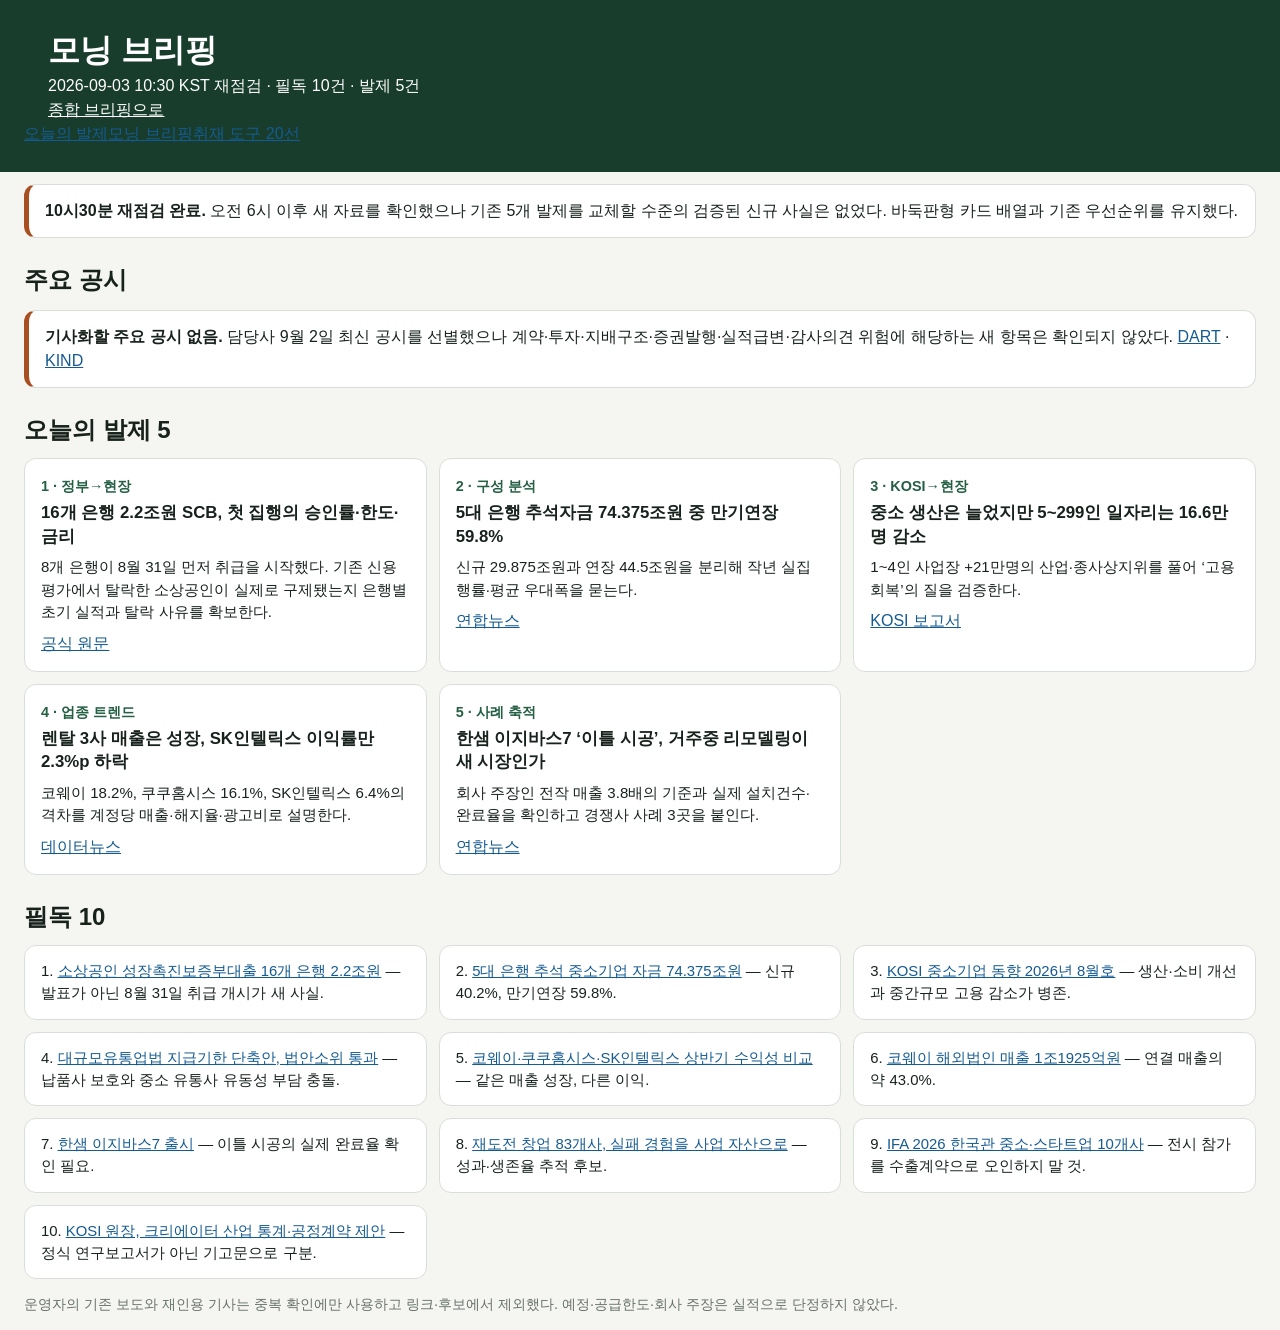
==== morning/index.html @ 836b204e "모닝 브리핑 10시30분 재점검 표시" ====
<!doctype html><html lang="ko"><head><meta charset="utf-8"><meta name="viewport" content="width=device-width,initial-scale=1"><title>모닝 브리핑</title><style>body{margin:0;background:#f5f5f2;color:#18221d;font-family:Pretendard,"Noto Sans KR",Arial,sans-serif;line-height:1.5}header{background:#183d2d;color:#fff;padding:26px 24px}.wrap{max-width:1680px;margin:auto;padding:0 24px}a{color:#155b91}.back{color:white}section,.item{background:#fff;border:1px solid #d8dfda;border-radius:12px}.disclosure{padding:14px 16px;margin:12px 0;border-left:5px solid #a84f22}h1{margin:0}h2{margin:24px 0 10px}.item-grid,.reading-grid ol{display:grid;grid-template-columns:repeat(4,minmax(0,1fr));gap:12px}.item{padding:15px 16px;margin:0;min-width:0}.item h3{margin:3px 0 6px;font-size:1.05rem;line-height:1.4}.item p{margin:8px 0;font-size:.94rem}.tag{color:#256044;font-weight:800;font-size:.9rem}.reading-grid{border:0;background:transparent}.reading-grid ol{list-style-position:inside;margin:0;padding:0}.reading-grid li{background:#fff;border:1px solid #d8dfda;border-radius:12px;padding:14px 16px;font-size:.93rem}.muted{color:#68726c;font-size:.9rem}@media(max-width:1499px){.item-grid,.reading-grid ol{grid-template-columns:repeat(3,minmax(0,1fr))}}@media(max-width:980px){.item-grid,.reading-grid ol{grid-template-columns:repeat(2,minmax(0,1fr))}}@media(max-width:620px){header{padding:22px 16px}.wrap{padding:0 14px}.item-grid,.reading-grid ol{grid-template-columns:1fr}.item{padding:14px}.reading-grid li{padding:13px 14px}}</style></head><body><header><div class="wrap"><h1>모닝 브리핑</h1><div>2026-09-03 10:30 KST 재점검 · 필독 10건 · 발제 5건</div><a class="back" href="../">종합 브리핑으로</a></div></header><main class="wrap"><section class="disclosure"><b>10시30분 재점검 완료.</b> 오전 6시 이후 새 자료를 확인했으나 기존 5개 발제를 교체할 수준의 검증된 신규 사실은 없었다. 바둑판형 카드 배열과 기존 우선순위를 유지했다.</section><h2>주요 공시</h2><section class="disclosure"><b>기사화할 주요 공시 없음.</b> 담당사 9월 2일 최신 공시를 선별했으나 계약·투자·지배구조·증권발행·실적급변·감사의견 위험에 해당하는 새 항목은 확인되지 않았다. <a href="https://dart.fss.or.kr/">DART</a> · <a href="https://kind.krx.co.kr/">KIND</a></section>
<h2>오늘의 발제 5</h2>
<div class="item-grid">
<div class="item"><span class="tag">1 · 정부→현장</span><h3>16개 은행 2.2조원 SCB, 첫 집행의 승인률·한도·금리</h3><p>8개 은행이 8월 31일 먼저 취급을 시작했다. 기존 신용평가에서 탈락한 소상공인이 실제로 구제됐는지 은행별 초기 실적과 탈락 사유를 확보한다.</p><a href="https://www.korea.kr/briefing/pressReleaseView.do?newsId=156777424">공식 원문</a></div>
<div class="item"><span class="tag">2 · 구성 분석</span><h3>5대 은행 추석자금 74.375조원 중 만기연장 59.8%</h3><p>신규 29.875조원과 연장 44.5조원을 분리해 작년 실집행률·평균 우대폭을 묻는다.</p><a href="https://www.yna.co.kr/view/AKR20260902051151002">연합뉴스</a></div>
<div class="item"><span class="tag">3 · KOSI→현장</span><h3>중소 생산은 늘었지만 5~299인 일자리는 16.6만명 감소</h3><p>1~4인 사업장 +21만명의 산업·종사상지위를 풀어 ‘고용 회복’의 질을 검증한다.</p><a href="https://db.kosi.re.kr/kosbiDB/front/functionDisplay?dataSequence=J260831K01&amp;menuFrontNo=6200&amp;menuFrontURL=front%2FeconomicTrendsDetail">KOSI 보고서</a></div>
<div class="item"><span class="tag">4 · 업종 트렌드</span><h3>렌탈 3사 매출은 성장, SK인텔릭스 이익률만 2.3%p 하락</h3><p>코웨이 18.2%, 쿠쿠홈시스 16.1%, SK인텔릭스 6.4%의 격차를 계정당 매출·해지율·광고비로 설명한다.</p><a href="https://www.datanews.co.kr/news/article.html?no=146200">데이터뉴스</a></div>
<div class="item"><span class="tag">5 · 사례 축적</span><h3>한샘 이지바스7 ‘이틀 시공’, 거주중 리모델링이 새 시장인가</h3><p>회사 주장인 전작 매출 3.8배의 기준과 실제 설치건수·완료율을 확인하고 경쟁사 사례 3곳을 붙인다.</p><a href="https://www.yna.co.kr/view/AKR20260901046300030">연합뉴스</a></div>
</div>
<h2>필독 10</h2><section class="reading-grid"><ol>
<li><a href="https://www.korea.kr/briefing/pressReleaseView.do?newsId=156777424">소상공인 성장촉진보증부대출 16개 은행 2.2조원</a> — 발표가 아닌 8월 31일 취급 개시가 새 사실.</li>
<li><a href="https://www.yna.co.kr/view/AKR20260902051151002">5대 은행 추석 중소기업 자금 74.375조원</a> — 신규 40.2%, 만기연장 59.8%.</li>
<li><a href="https://db.kosi.re.kr/kosbiDB/front/functionDisplay?dataSequence=J260831K01&amp;menuFrontNo=6200&amp;menuFrontURL=front%2FeconomicTrendsDetail">KOSI 중소기업 동향 2026년 8월호</a> — 생산·소비 개선과 중간규모 고용 감소가 병존.</li>
<li><a href="https://www.yna.co.kr/view/AKR20260902160300030">대규모유통업법 지급기한 단축안, 법안소위 통과</a> — 납품사 보호와 중소 유통사 유동성 부담 충돌.</li>
<li><a href="https://www.datanews.co.kr/news/article.html?no=146200">코웨이·쿠쿠홈시스·SK인텔릭스 상반기 수익성 비교</a> — 같은 매출 성장, 다른 이익.</li>
<li><a href="https://www.youthdaily.co.kr/news/article.html?no=225682">코웨이 해외법인 매출 1조1925억원</a> — 연결 매출의 약 43.0%.</li>
<li><a href="https://www.etoday.co.kr/news/view/2621068">한샘 이지바스7 출시</a> — 이틀 시공의 실제 완료율 확인 필요.</li>
<li><a href="https://www.etnews.com/20260902000386">재도전 창업 83개사, 실패 경험을 사업 자산으로</a> — 성과·생존율 추적 후보.</li>
<li><a href="https://www.etnews.com/20260902000225">IFA 2026 한국관 중소·스타트업 10개사</a> — 전시 참가를 수출계약으로 오인하지 말 것.</li>
<li><a href="https://www.mt.co.kr/amp/opinion/2026/09/02/2026082416164833340">KOSI 원장, 크리에이터 산업 통계·공정계약 제안</a> — 정식 연구보고서가 아닌 기고문으로 구분.</li>
</ol></section><p class="muted">운영자의 기존 보도와 재인용 기사는 중복 확인에만 사용하고 링크·후보에서 제외했다. 예정·공급한도·회사 주장은 실적으로 단정하지 않았다.</p></main><script src="../assets/briefing.js" defer></script></body></html>
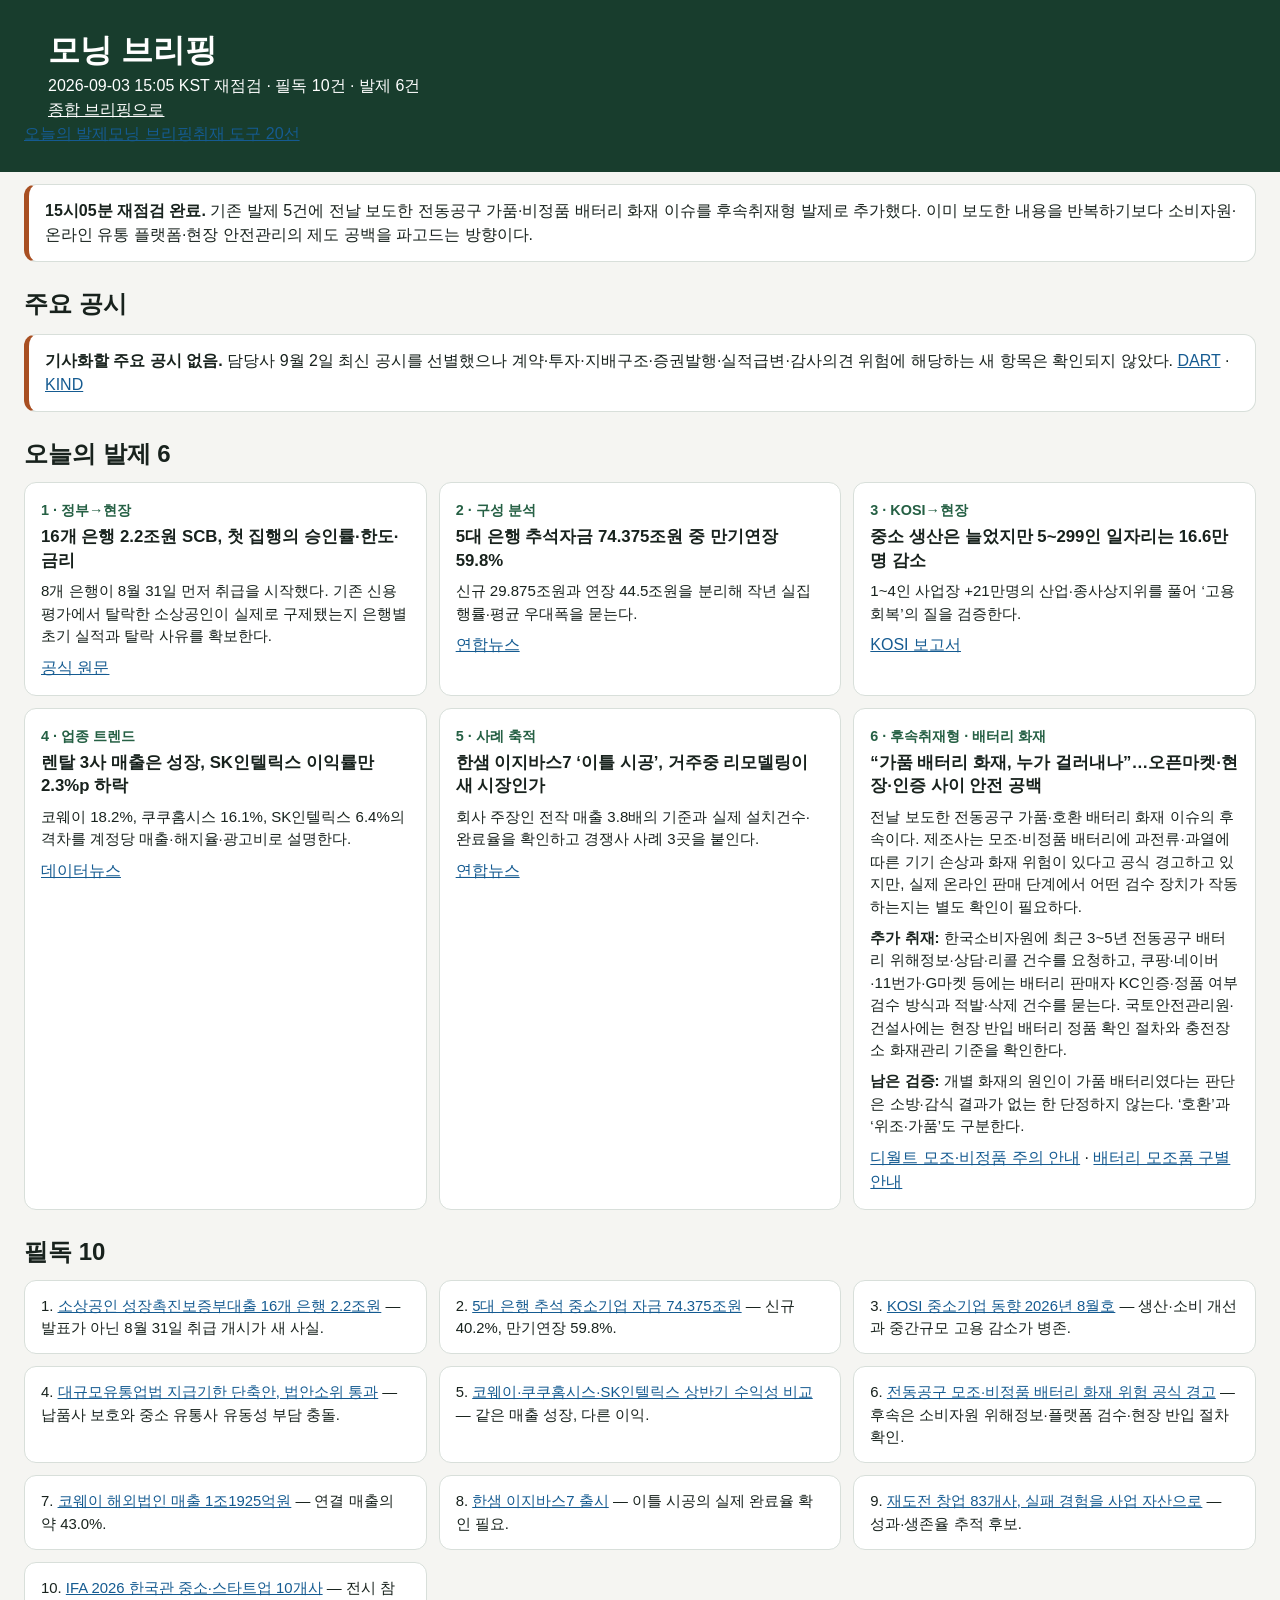
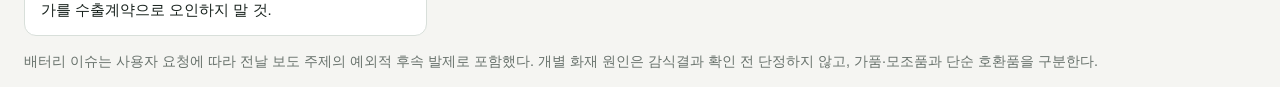
==== commit 773b1835: "Add counterfeit battery fire follow-up pitch" ====
--- a/morning/index.html
+++ b/morning/index.html
@@ -1,11 +1,12 @@
-<!doctype html><html lang="ko"><head><meta charset="utf-8"><meta name="viewport" content="width=device-width,initial-scale=1"><title>모닝 브리핑</title><style>body{margin:0;background:#f5f5f2;color:#18221d;font-family:Pretendard,"Noto Sans KR",Arial,sans-serif;line-height:1.5}header{background:#183d2d;color:#fff;padding:26px 24px}.wrap{max-width:1680px;margin:auto;padding:0 24px}a{color:#155b91}.back{color:white}section,.item{background:#fff;border:1px solid #d8dfda;border-radius:12px}.disclosure{padding:14px 16px;margin:12px 0;border-left:5px solid #a84f22}h1{margin:0}h2{margin:24px 0 10px}.item-grid,.reading-grid ol{display:grid;grid-template-columns:repeat(4,minmax(0,1fr));gap:12px}.item{padding:15px 16px;margin:0;min-width:0}.item h3{margin:3px 0 6px;font-size:1.05rem;line-height:1.4}.item p{margin:8px 0;font-size:.94rem}.tag{color:#256044;font-weight:800;font-size:.9rem}.reading-grid{border:0;background:transparent}.reading-grid ol{list-style-position:inside;margin:0;padding:0}.reading-grid li{background:#fff;border:1px solid #d8dfda;border-radius:12px;padding:14px 16px;font-size:.93rem}.muted{color:#68726c;font-size:.9rem}@media(max-width:1499px){.item-grid,.reading-grid ol{grid-template-columns:repeat(3,minmax(0,1fr))}}@media(max-width:980px){.item-grid,.reading-grid ol{grid-template-columns:repeat(2,minmax(0,1fr))}}@media(max-width:620px){header{padding:22px 16px}.wrap{padding:0 14px}.item-grid,.reading-grid ol{grid-template-columns:1fr}.item{padding:14px}.reading-grid li{padding:13px 14px}}</style></head><body><header><div class="wrap"><h1>모닝 브리핑</h1><div>2026-09-03 10:30 KST 재점검 · 필독 10건 · 발제 5건</div><a class="back" href="../">종합 브리핑으로</a></div></header><main class="wrap"><section class="disclosure"><b>10시30분 재점검 완료.</b> 오전 6시 이후 새 자료를 확인했으나 기존 5개 발제를 교체할 수준의 검증된 신규 사실은 없었다. 바둑판형 카드 배열과 기존 우선순위를 유지했다.</section><h2>주요 공시</h2><section class="disclosure"><b>기사화할 주요 공시 없음.</b> 담당사 9월 2일 최신 공시를 선별했으나 계약·투자·지배구조·증권발행·실적급변·감사의견 위험에 해당하는 새 항목은 확인되지 않았다. <a href="https://dart.fss.or.kr/">DART</a> · <a href="https://kind.krx.co.kr/">KIND</a></section>
-<h2>오늘의 발제 5</h2>
+<!doctype html><html lang="ko"><head><meta charset="utf-8"><meta name="viewport" content="width=device-width,initial-scale=1"><title>모닝 브리핑</title><style>body{margin:0;background:#f5f5f2;color:#18221d;font-family:Pretendard,"Noto Sans KR",Arial,sans-serif;line-height:1.5}header{background:#183d2d;color:#fff;padding:26px 24px}.wrap{max-width:1680px;margin:auto;padding:0 24px}a{color:#155b91}.back{color:white}section,.item{background:#fff;border:1px solid #d8dfda;border-radius:12px}.disclosure{padding:14px 16px;margin:12px 0;border-left:5px solid #a84f22}h1{margin:0}h2{margin:24px 0 10px}.item-grid,.reading-grid ol{display:grid;grid-template-columns:repeat(4,minmax(0,1fr));gap:12px}.item{padding:15px 16px;margin:0;min-width:0}.item h3{margin:3px 0 6px;font-size:1.05rem;line-height:1.4}.item p{margin:8px 0;font-size:.94rem}.tag{color:#256044;font-weight:800;font-size:.9rem}.reading-grid{border:0;background:transparent}.reading-grid ol{list-style-position:inside;margin:0;padding:0}.reading-grid li{background:#fff;border:1px solid #d8dfda;border-radius:12px;padding:14px 16px;font-size:.93rem}.muted{color:#68726c;font-size:.9rem}@media(max-width:1499px){.item-grid,.reading-grid ol{grid-template-columns:repeat(3,minmax(0,1fr))}}@media(max-width:980px){.item-grid,.reading-grid ol{grid-template-columns:repeat(2,minmax(0,1fr))}}@media(max-width:620px){header{padding:22px 16px}.wrap{padding:0 14px}.item-grid,.reading-grid ol{grid-template-columns:1fr}.item{padding:14px}.reading-grid li{padding:13px 14px}}</style></head><body><header><div class="wrap"><h1>모닝 브리핑</h1><div>2026-09-03 15:05 KST 재점검 · 필독 10건 · 발제 6건</div><a class="back" href="../">종합 브리핑으로</a></div></header><main class="wrap"><section class="disclosure"><b>15시05분 재점검 완료.</b> 기존 발제 5건에 전날 보도한 전동공구 가품·비정품 배터리 화재 이슈를 후속취재형 발제로 추가했다. 이미 보도한 내용을 반복하기보다 소비자원·온라인 유통 플랫폼·현장 안전관리의 제도 공백을 파고드는 방향이다.</section><h2>주요 공시</h2><section class="disclosure"><b>기사화할 주요 공시 없음.</b> 담당사 9월 2일 최신 공시를 선별했으나 계약·투자·지배구조·증권발행·실적급변·감사의견 위험에 해당하는 새 항목은 확인되지 않았다. <a href="https://dart.fss.or.kr/">DART</a> · <a href="https://kind.krx.co.kr/">KIND</a></section>
+<h2>오늘의 발제 6</h2>
 <div class="item-grid">
 <div class="item"><span class="tag">1 · 정부→현장</span><h3>16개 은행 2.2조원 SCB, 첫 집행의 승인률·한도·금리</h3><p>8개 은행이 8월 31일 먼저 취급을 시작했다. 기존 신용평가에서 탈락한 소상공인이 실제로 구제됐는지 은행별 초기 실적과 탈락 사유를 확보한다.</p><a href="https://www.korea.kr/briefing/pressReleaseView.do?newsId=156777424">공식 원문</a></div>
 <div class="item"><span class="tag">2 · 구성 분석</span><h3>5대 은행 추석자금 74.375조원 중 만기연장 59.8%</h3><p>신규 29.875조원과 연장 44.5조원을 분리해 작년 실집행률·평균 우대폭을 묻는다.</p><a href="https://www.yna.co.kr/view/AKR20260902051151002">연합뉴스</a></div>
 <div class="item"><span class="tag">3 · KOSI→현장</span><h3>중소 생산은 늘었지만 5~299인 일자리는 16.6만명 감소</h3><p>1~4인 사업장 +21만명의 산업·종사상지위를 풀어 ‘고용 회복’의 질을 검증한다.</p><a href="https://db.kosi.re.kr/kosbiDB/front/functionDisplay?dataSequence=J260831K01&amp;menuFrontNo=6200&amp;menuFrontURL=front%2FeconomicTrendsDetail">KOSI 보고서</a></div>
 <div class="item"><span class="tag">4 · 업종 트렌드</span><h3>렌탈 3사 매출은 성장, SK인텔릭스 이익률만 2.3%p 하락</h3><p>코웨이 18.2%, 쿠쿠홈시스 16.1%, SK인텔릭스 6.4%의 격차를 계정당 매출·해지율·광고비로 설명한다.</p><a href="https://www.datanews.co.kr/news/article.html?no=146200">데이터뉴스</a></div>
 <div class="item"><span class="tag">5 · 사례 축적</span><h3>한샘 이지바스7 ‘이틀 시공’, 거주중 리모델링이 새 시장인가</h3><p>회사 주장인 전작 매출 3.8배의 기준과 실제 설치건수·완료율을 확인하고 경쟁사 사례 3곳을 붙인다.</p><a href="https://www.yna.co.kr/view/AKR20260901046300030">연합뉴스</a></div>
+<div class="item"><span class="tag">6 · 후속취재형 · 배터리 화재</span><h3>“가품 배터리 화재, 누가 걸러내나”…오픈마켓·현장·인증 사이 안전 공백</h3><p>전날 보도한 전동공구 가품·호환 배터리 화재 이슈의 후속이다. 제조사는 모조·비정품 배터리에 과전류·과열에 따른 기기 손상과 화재 위험이 있다고 공식 경고하고 있지만, 실제 온라인 판매 단계에서 어떤 검수 장치가 작동하는지는 별도 확인이 필요하다.</p><p><b>추가 취재:</b> 한국소비자원에 최근 3~5년 전동공구 배터리 위해정보·상담·리콜 건수를 요청하고, 쿠팡·네이버·11번가·G마켓 등에는 배터리 판매자 KC인증·정품 여부 검수 방식과 적발·삭제 건수를 묻는다. 국토안전관리원·건설사에는 현장 반입 배터리 정품 확인 절차와 충전장소 화재관리 기준을 확인한다.</p><p><b>남은 검증:</b> 개별 화재의 원인이 가품 배터리였다는 판단은 소방·감식 결과가 없는 한 단정하지 않는다. ‘호환’과 ‘위조·가품’도 구분한다.</p><a href="https://www.dewalt.co.kr/notice/view?idx=252">디월트 모조·비정품 주의 안내</a> · <a href="https://www.dewalt.co.kr/notice/view.php?idx=209">배터리 모조품 구별 안내</a></div>
 </div>
 <h2>필독 10</h2><section class="reading-grid"><ol>
 <li><a href="https://www.korea.kr/briefing/pressReleaseView.do?newsId=156777424">소상공인 성장촉진보증부대출 16개 은행 2.2조원</a> — 발표가 아닌 8월 31일 취급 개시가 새 사실.</li>
@@ -13,9 +14,9 @@
 <li><a href="https://db.kosi.re.kr/kosbiDB/front/functionDisplay?dataSequence=J260831K01&amp;menuFrontNo=6200&amp;menuFrontURL=front%2FeconomicTrendsDetail">KOSI 중소기업 동향 2026년 8월호</a> — 생산·소비 개선과 중간규모 고용 감소가 병존.</li>
 <li><a href="https://www.yna.co.kr/view/AKR20260902160300030">대규모유통업법 지급기한 단축안, 법안소위 통과</a> — 납품사 보호와 중소 유통사 유동성 부담 충돌.</li>
 <li><a href="https://www.datanews.co.kr/news/article.html?no=146200">코웨이·쿠쿠홈시스·SK인텔릭스 상반기 수익성 비교</a> — 같은 매출 성장, 다른 이익.</li>
+<li><a href="https://www.dewalt.co.kr/notice/view?idx=252">전동공구 모조·비정품 배터리 화재 위험 공식 경고</a> — 후속은 소비자원 위해정보·플랫폼 검수·현장 반입 절차 확인.</li>
 <li><a href="https://www.youthdaily.co.kr/news/article.html?no=225682">코웨이 해외법인 매출 1조1925억원</a> — 연결 매출의 약 43.0%.</li>
 <li><a href="https://www.etoday.co.kr/news/view/2621068">한샘 이지바스7 출시</a> — 이틀 시공의 실제 완료율 확인 필요.</li>
 <li><a href="https://www.etnews.com/20260902000386">재도전 창업 83개사, 실패 경험을 사업 자산으로</a> — 성과·생존율 추적 후보.</li>
 <li><a href="https://www.etnews.com/20260902000225">IFA 2026 한국관 중소·스타트업 10개사</a> — 전시 참가를 수출계약으로 오인하지 말 것.</li>
-<li><a href="https://www.mt.co.kr/amp/opinion/2026/09/02/2026082416164833340">KOSI 원장, 크리에이터 산업 통계·공정계약 제안</a> — 정식 연구보고서가 아닌 기고문으로 구분.</li>
-</ol></section><p class="muted">운영자의 기존 보도와 재인용 기사는 중복 확인에만 사용하고 링크·후보에서 제외했다. 예정·공급한도·회사 주장은 실적으로 단정하지 않았다.</p></main><script src="../assets/briefing.js" defer></script></body></html>
+</ol></section><p class="muted">배터리 이슈는 사용자 요청에 따라 전날 보도 주제의 예외적 후속 발제로 포함했다. 개별 화재 원인은 감식결과 확인 전 단정하지 않고, 가품·모조품과 단순 호환품을 구분한다.</p></main><script src="../assets/briefing.js" defer></script></body></html>
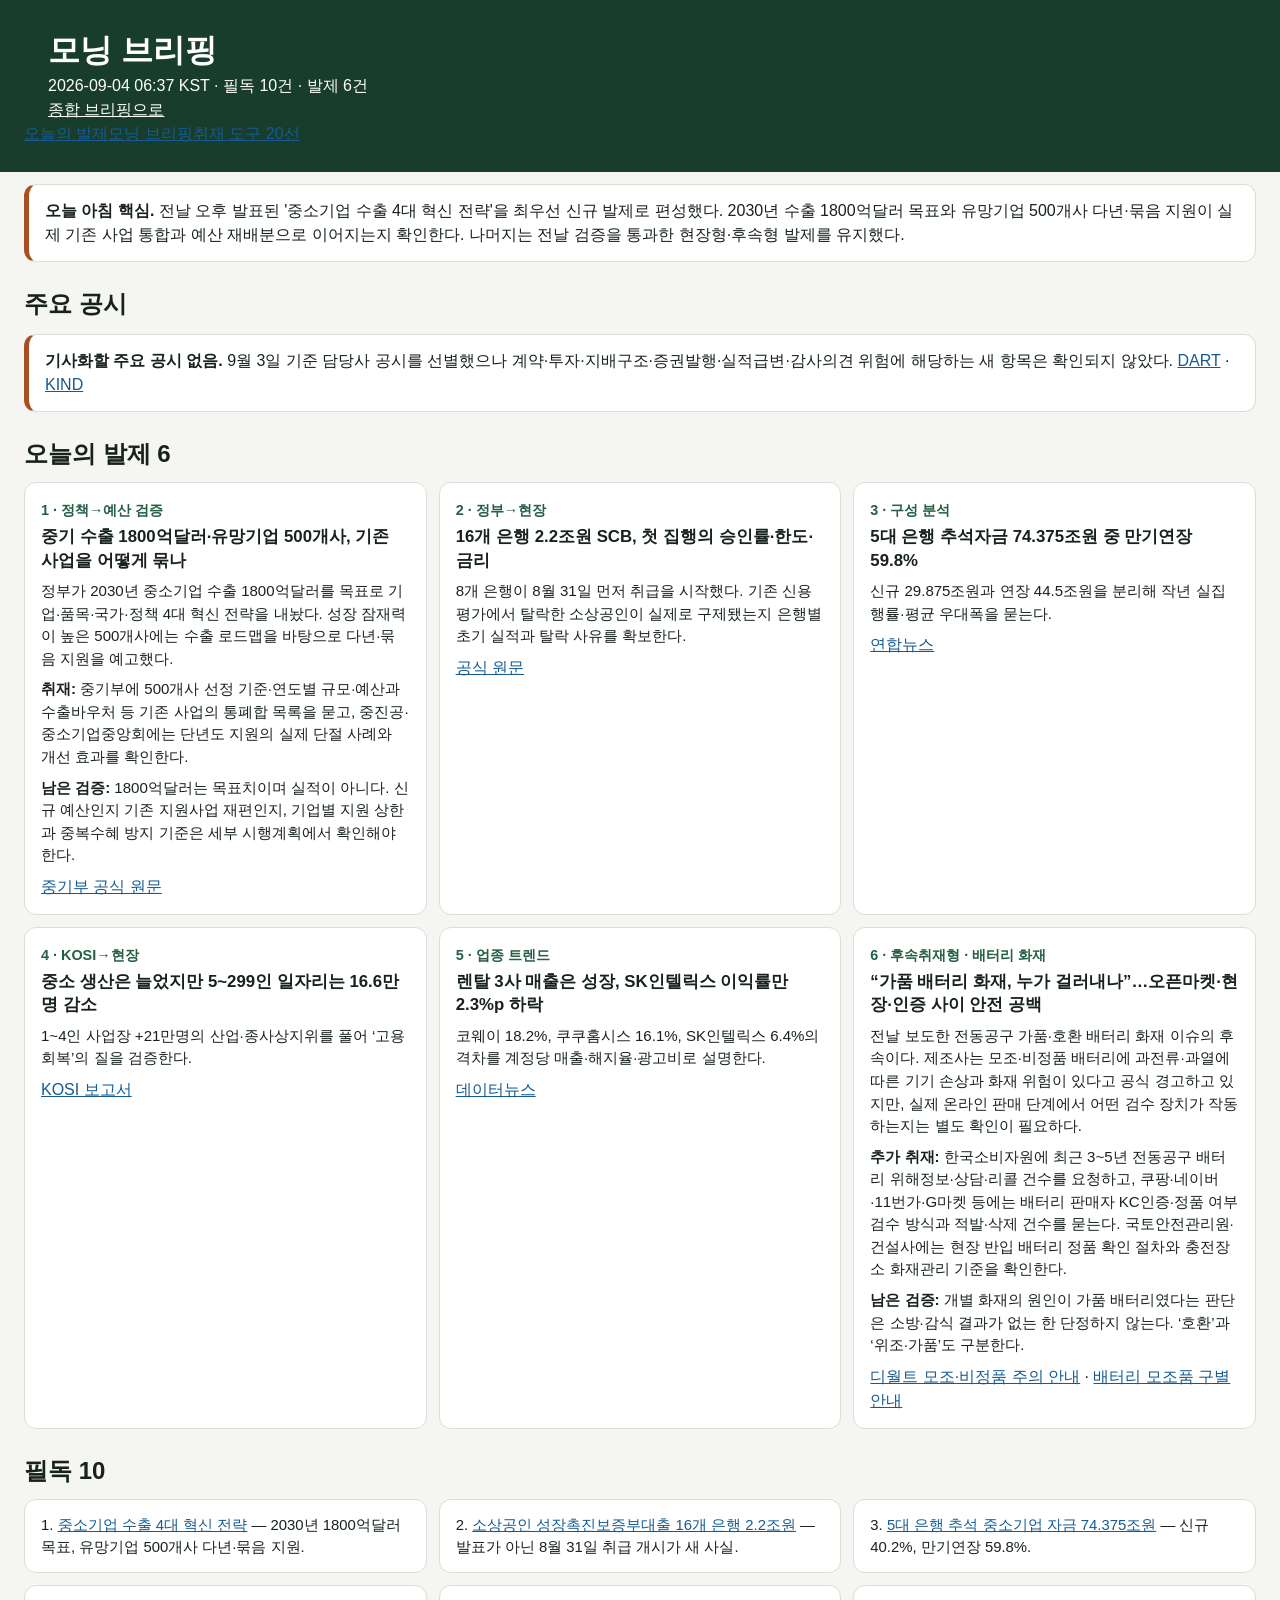
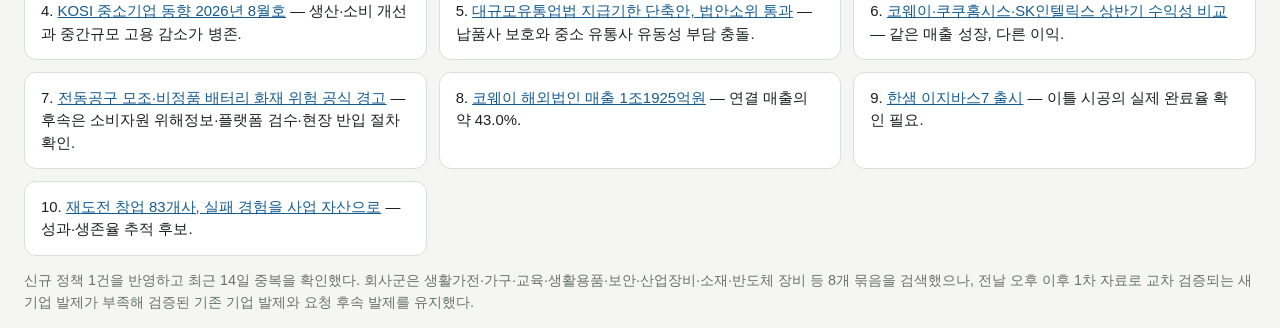
==== commit 57331140: "아침 브리핑 갱신: 2026-09-04 06:37 KST" ====
--- a/morning/index.html
+++ b/morning/index.html
@@ -1,14 +1,16 @@
-<!doctype html><html lang="ko"><head><meta charset="utf-8"><meta name="viewport" content="width=device-width,initial-scale=1"><title>모닝 브리핑</title><style>body{margin:0;background:#f5f5f2;color:#18221d;font-family:Pretendard,"Noto Sans KR",Arial,sans-serif;line-height:1.5}header{background:#183d2d;color:#fff;padding:26px 24px}.wrap{max-width:1680px;margin:auto;padding:0 24px}a{color:#155b91}.back{color:white}section,.item{background:#fff;border:1px solid #d8dfda;border-radius:12px}.disclosure{padding:14px 16px;margin:12px 0;border-left:5px solid #a84f22}h1{margin:0}h2{margin:24px 0 10px}.item-grid,.reading-grid ol{display:grid;grid-template-columns:repeat(4,minmax(0,1fr));gap:12px}.item{padding:15px 16px;margin:0;min-width:0}.item h3{margin:3px 0 6px;font-size:1.05rem;line-height:1.4}.item p{margin:8px 0;font-size:.94rem}.tag{color:#256044;font-weight:800;font-size:.9rem}.reading-grid{border:0;background:transparent}.reading-grid ol{list-style-position:inside;margin:0;padding:0}.reading-grid li{background:#fff;border:1px solid #d8dfda;border-radius:12px;padding:14px 16px;font-size:.93rem}.muted{color:#68726c;font-size:.9rem}@media(max-width:1499px){.item-grid,.reading-grid ol{grid-template-columns:repeat(3,minmax(0,1fr))}}@media(max-width:980px){.item-grid,.reading-grid ol{grid-template-columns:repeat(2,minmax(0,1fr))}}@media(max-width:620px){header{padding:22px 16px}.wrap{padding:0 14px}.item-grid,.reading-grid ol{grid-template-columns:1fr}.item{padding:14px}.reading-grid li{padding:13px 14px}}</style></head><body><header><div class="wrap"><h1>모닝 브리핑</h1><div>2026-09-03 15:05 KST 재점검 · 필독 10건 · 발제 6건</div><a class="back" href="../">종합 브리핑으로</a></div></header><main class="wrap"><section class="disclosure"><b>15시05분 재점검 완료.</b> 기존 발제 5건에 전날 보도한 전동공구 가품·비정품 배터리 화재 이슈를 후속취재형 발제로 추가했다. 이미 보도한 내용을 반복하기보다 소비자원·온라인 유통 플랫폼·현장 안전관리의 제도 공백을 파고드는 방향이다.</section><h2>주요 공시</h2><section class="disclosure"><b>기사화할 주요 공시 없음.</b> 담당사 9월 2일 최신 공시를 선별했으나 계약·투자·지배구조·증권발행·실적급변·감사의견 위험에 해당하는 새 항목은 확인되지 않았다. <a href="https://dart.fss.or.kr/">DART</a> · <a href="https://kind.krx.co.kr/">KIND</a></section>
+<!doctype html><html lang="ko"><head><meta charset="utf-8"><meta name="viewport" content="width=device-width,initial-scale=1"><title>모닝 브리핑</title><style>body{margin:0;background:#f5f5f2;color:#18221d;font-family:Pretendard,"Noto Sans KR",Arial,sans-serif;line-height:1.5}header{background:#183d2d;color:#fff;padding:26px 24px}.wrap{max-width:1680px;margin:auto;padding:0 24px}a{color:#155b91}.back{color:white}section,.item{background:#fff;border:1px solid #d8dfda;border-radius:12px}.disclosure{padding:14px 16px;margin:12px 0;border-left:5px solid #a84f22}h1{margin:0}h2{margin:24px 0 10px}.item-grid,.reading-grid ol{display:grid;grid-template-columns:repeat(4,minmax(0,1fr));gap:12px}.item{padding:15px 16px;margin:0;min-width:0}.item h3{margin:3px 0 6px;font-size:1.05rem;line-height:1.4}.item p{margin:8px 0;font-size:.94rem}.tag{color:#256044;font-weight:800;font-size:.9rem}.reading-grid{border:0;background:transparent}.reading-grid ol{list-style-position:inside;margin:0;padding:0}.reading-grid li{background:#fff;border:1px solid #d8dfda;border-radius:12px;padding:14px 16px;font-size:.93rem}.muted{color:#68726c;font-size:.9rem}@media(max-width:1499px){.item-grid,.reading-grid ol{grid-template-columns:repeat(3,minmax(0,1fr))}}@media(max-width:980px){.item-grid,.reading-grid ol{grid-template-columns:repeat(2,minmax(0,1fr))}}@media(max-width:620px){header{padding:22px 16px}.wrap{padding:0 14px}.item-grid,.reading-grid ol{grid-template-columns:1fr}.item{padding:14px}.reading-grid li{padding:13px 14px}}</style></head><body><header><div class="wrap"><h1>모닝 브리핑</h1><div>2026-09-04 06:37 KST · 필독 10건 · 발제 6건</div><a class="back" href="../">종합 브리핑으로</a></div></header><main class="wrap"><section class="disclosure"><b>오늘 아침 핵심.</b> 전날 오후 발표된 '중소기업 수출 4대 혁신 전략'을 최우선 신규 발제로 편성했다. 2030년 수출 1800억달러 목표와 유망기업 500개사 다년·묶음 지원이 실제 기존 사업 통합과 예산 재배분으로 이어지는지 확인한다. 나머지는 전날 검증을 통과한 현장형·후속형 발제를 유지했다.</section><h2>주요 공시</h2><section class="disclosure"><b>기사화할 주요 공시 없음.</b> 9월 3일 기준 담당사 공시를 선별했으나 계약·투자·지배구조·증권발행·실적급변·감사의견 위험에 해당하는 새 항목은 확인되지 않았다. <a href="https://dart.fss.or.kr/">DART</a> · <a href="https://kind.krx.co.kr/">KIND</a></section>
 <h2>오늘의 발제 6</h2>
 <div class="item-grid">
-<div class="item"><span class="tag">1 · 정부→현장</span><h3>16개 은행 2.2조원 SCB, 첫 집행의 승인률·한도·금리</h3><p>8개 은행이 8월 31일 먼저 취급을 시작했다. 기존 신용평가에서 탈락한 소상공인이 실제로 구제됐는지 은행별 초기 실적과 탈락 사유를 확보한다.</p><a href="https://www.korea.kr/briefing/pressReleaseView.do?newsId=156777424">공식 원문</a></div>
-<div class="item"><span class="tag">2 · 구성 분석</span><h3>5대 은행 추석자금 74.375조원 중 만기연장 59.8%</h3><p>신규 29.875조원과 연장 44.5조원을 분리해 작년 실집행률·평균 우대폭을 묻는다.</p><a href="https://www.yna.co.kr/view/AKR20260902051151002">연합뉴스</a></div>
-<div class="item"><span class="tag">3 · KOSI→현장</span><h3>중소 생산은 늘었지만 5~299인 일자리는 16.6만명 감소</h3><p>1~4인 사업장 +21만명의 산업·종사상지위를 풀어 ‘고용 회복’의 질을 검증한다.</p><a href="https://db.kosi.re.kr/kosbiDB/front/functionDisplay?dataSequence=J260831K01&amp;menuFrontNo=6200&amp;menuFrontURL=front%2FeconomicTrendsDetail">KOSI 보고서</a></div>
-<div class="item"><span class="tag">4 · 업종 트렌드</span><h3>렌탈 3사 매출은 성장, SK인텔릭스 이익률만 2.3%p 하락</h3><p>코웨이 18.2%, 쿠쿠홈시스 16.1%, SK인텔릭스 6.4%의 격차를 계정당 매출·해지율·광고비로 설명한다.</p><a href="https://www.datanews.co.kr/news/article.html?no=146200">데이터뉴스</a></div>
-<div class="item"><span class="tag">5 · 사례 축적</span><h3>한샘 이지바스7 ‘이틀 시공’, 거주중 리모델링이 새 시장인가</h3><p>회사 주장인 전작 매출 3.8배의 기준과 실제 설치건수·완료율을 확인하고 경쟁사 사례 3곳을 붙인다.</p><a href="https://www.yna.co.kr/view/AKR20260901046300030">연합뉴스</a></div>
+<div class="item"><span class="tag">1 · 정책→예산 검증</span><h3>중기 수출 1800억달러·유망기업 500개사, 기존 사업을 어떻게 묶나</h3><p>정부가 2030년 중소기업 수출 1800억달러를 목표로 기업·품목·국가·정책 4대 혁신 전략을 내놨다. 성장 잠재력이 높은 500개사에는 수출 로드맵을 바탕으로 다년·묶음 지원을 예고했다.</p><p><b>취재:</b> 중기부에 500개사 선정 기준·연도별 규모·예산과 수출바우처 등 기존 사업의 통폐합 목록을 묻고, 중진공·중소기업중앙회에는 단년도 지원의 실제 단절 사례와 개선 효과를 확인한다.</p><p><b>남은 검증:</b> 1800억달러는 목표치이며 실적이 아니다. 신규 예산인지 기존 지원사업 재편인지, 기업별 지원 상한과 중복수혜 방지 기준은 세부 시행계획에서 확인해야 한다.</p><a href="https://www.korea.kr/briefing/pressReleaseView.do?newsId=156780118">중기부 공식 원문</a></div>
+<div class="item"><span class="tag">2 · 정부→현장</span><h3>16개 은행 2.2조원 SCB, 첫 집행의 승인률·한도·금리</h3><p>8개 은행이 8월 31일 먼저 취급을 시작했다. 기존 신용평가에서 탈락한 소상공인이 실제로 구제됐는지 은행별 초기 실적과 탈락 사유를 확보한다.</p><a href="https://www.korea.kr/briefing/pressReleaseView.do?newsId=156777424">공식 원문</a></div>
+<div class="item"><span class="tag">3 · 구성 분석</span><h3>5대 은행 추석자금 74.375조원 중 만기연장 59.8%</h3><p>신규 29.875조원과 연장 44.5조원을 분리해 작년 실집행률·평균 우대폭을 묻는다.</p><a href="https://www.yna.co.kr/view/AKR20260902051151002">연합뉴스</a></div>
+<div class="item"><span class="tag">4 · KOSI→현장</span><h3>중소 생산은 늘었지만 5~299인 일자리는 16.6만명 감소</h3><p>1~4인 사업장 +21만명의 산업·종사상지위를 풀어 ‘고용 회복’의 질을 검증한다.</p><a href="https://db.kosi.re.kr/kosbiDB/front/functionDisplay?dataSequence=J260831K01&amp;menuFrontNo=6200&amp;menuFrontURL=front%2FeconomicTrendsDetail">KOSI 보고서</a></div>
+<div class="item"><span class="tag">5 · 업종 트렌드</span><h3>렌탈 3사 매출은 성장, SK인텔릭스 이익률만 2.3%p 하락</h3><p>코웨이 18.2%, 쿠쿠홈시스 16.1%, SK인텔릭스 6.4%의 격차를 계정당 매출·해지율·광고비로 설명한다.</p><a href="https://www.datanews.co.kr/news/article.html?no=146200">데이터뉴스</a></div>
+
 <div class="item"><span class="tag">6 · 후속취재형 · 배터리 화재</span><h3>“가품 배터리 화재, 누가 걸러내나”…오픈마켓·현장·인증 사이 안전 공백</h3><p>전날 보도한 전동공구 가품·호환 배터리 화재 이슈의 후속이다. 제조사는 모조·비정품 배터리에 과전류·과열에 따른 기기 손상과 화재 위험이 있다고 공식 경고하고 있지만, 실제 온라인 판매 단계에서 어떤 검수 장치가 작동하는지는 별도 확인이 필요하다.</p><p><b>추가 취재:</b> 한국소비자원에 최근 3~5년 전동공구 배터리 위해정보·상담·리콜 건수를 요청하고, 쿠팡·네이버·11번가·G마켓 등에는 배터리 판매자 KC인증·정품 여부 검수 방식과 적발·삭제 건수를 묻는다. 국토안전관리원·건설사에는 현장 반입 배터리 정품 확인 절차와 충전장소 화재관리 기준을 확인한다.</p><p><b>남은 검증:</b> 개별 화재의 원인이 가품 배터리였다는 판단은 소방·감식 결과가 없는 한 단정하지 않는다. ‘호환’과 ‘위조·가품’도 구분한다.</p><a href="https://www.dewalt.co.kr/notice/view?idx=252">디월트 모조·비정품 주의 안내</a> · <a href="https://www.dewalt.co.kr/notice/view.php?idx=209">배터리 모조품 구별 안내</a></div>
 </div>
 <h2>필독 10</h2><section class="reading-grid"><ol>
+<li><a href="https://www.korea.kr/briefing/pressReleaseView.do?newsId=156780118">중소기업 수출 4대 혁신 전략</a> — 2030년 1800억달러 목표, 유망기업 500개사 다년·묶음 지원.</li>
 <li><a href="https://www.korea.kr/briefing/pressReleaseView.do?newsId=156777424">소상공인 성장촉진보증부대출 16개 은행 2.2조원</a> — 발표가 아닌 8월 31일 취급 개시가 새 사실.</li>
 <li><a href="https://www.yna.co.kr/view/AKR20260902051151002">5대 은행 추석 중소기업 자금 74.375조원</a> — 신규 40.2%, 만기연장 59.8%.</li>
 <li><a href="https://db.kosi.re.kr/kosbiDB/front/functionDisplay?dataSequence=J260831K01&amp;menuFrontNo=6200&amp;menuFrontURL=front%2FeconomicTrendsDetail">KOSI 중소기업 동향 2026년 8월호</a> — 생산·소비 개선과 중간규모 고용 감소가 병존.</li>
@@ -18,5 +20,5 @@
 <li><a href="https://www.youthdaily.co.kr/news/article.html?no=225682">코웨이 해외법인 매출 1조1925억원</a> — 연결 매출의 약 43.0%.</li>
 <li><a href="https://www.etoday.co.kr/news/view/2621068">한샘 이지바스7 출시</a> — 이틀 시공의 실제 완료율 확인 필요.</li>
 <li><a href="https://www.etnews.com/20260902000386">재도전 창업 83개사, 실패 경험을 사업 자산으로</a> — 성과·생존율 추적 후보.</li>
-<li><a href="https://www.etnews.com/20260902000225">IFA 2026 한국관 중소·스타트업 10개사</a> — 전시 참가를 수출계약으로 오인하지 말 것.</li>
-</ol></section><p class="muted">배터리 이슈는 사용자 요청에 따라 전날 보도 주제의 예외적 후속 발제로 포함했다. 개별 화재 원인은 감식결과 확인 전 단정하지 않고, 가품·모조품과 단순 호환품을 구분한다.</p></main><script src="../assets/briefing.js" defer></script></body></html>+
+</ol></section><p class="muted">신규 정책 1건을 반영하고 최근 14일 중복을 확인했다. 회사군은 생활가전·가구·교육·생활용품·보안·산업장비·소재·반도체 장비 등 8개 묶음을 검색했으나, 전날 오후 이후 1차 자료로 교차 검증되는 새 기업 발제가 부족해 검증된 기존 기업 발제와 요청 후속 발제를 유지했다.</p></main><script src="../assets/briefing.js" defer></script></body></html>
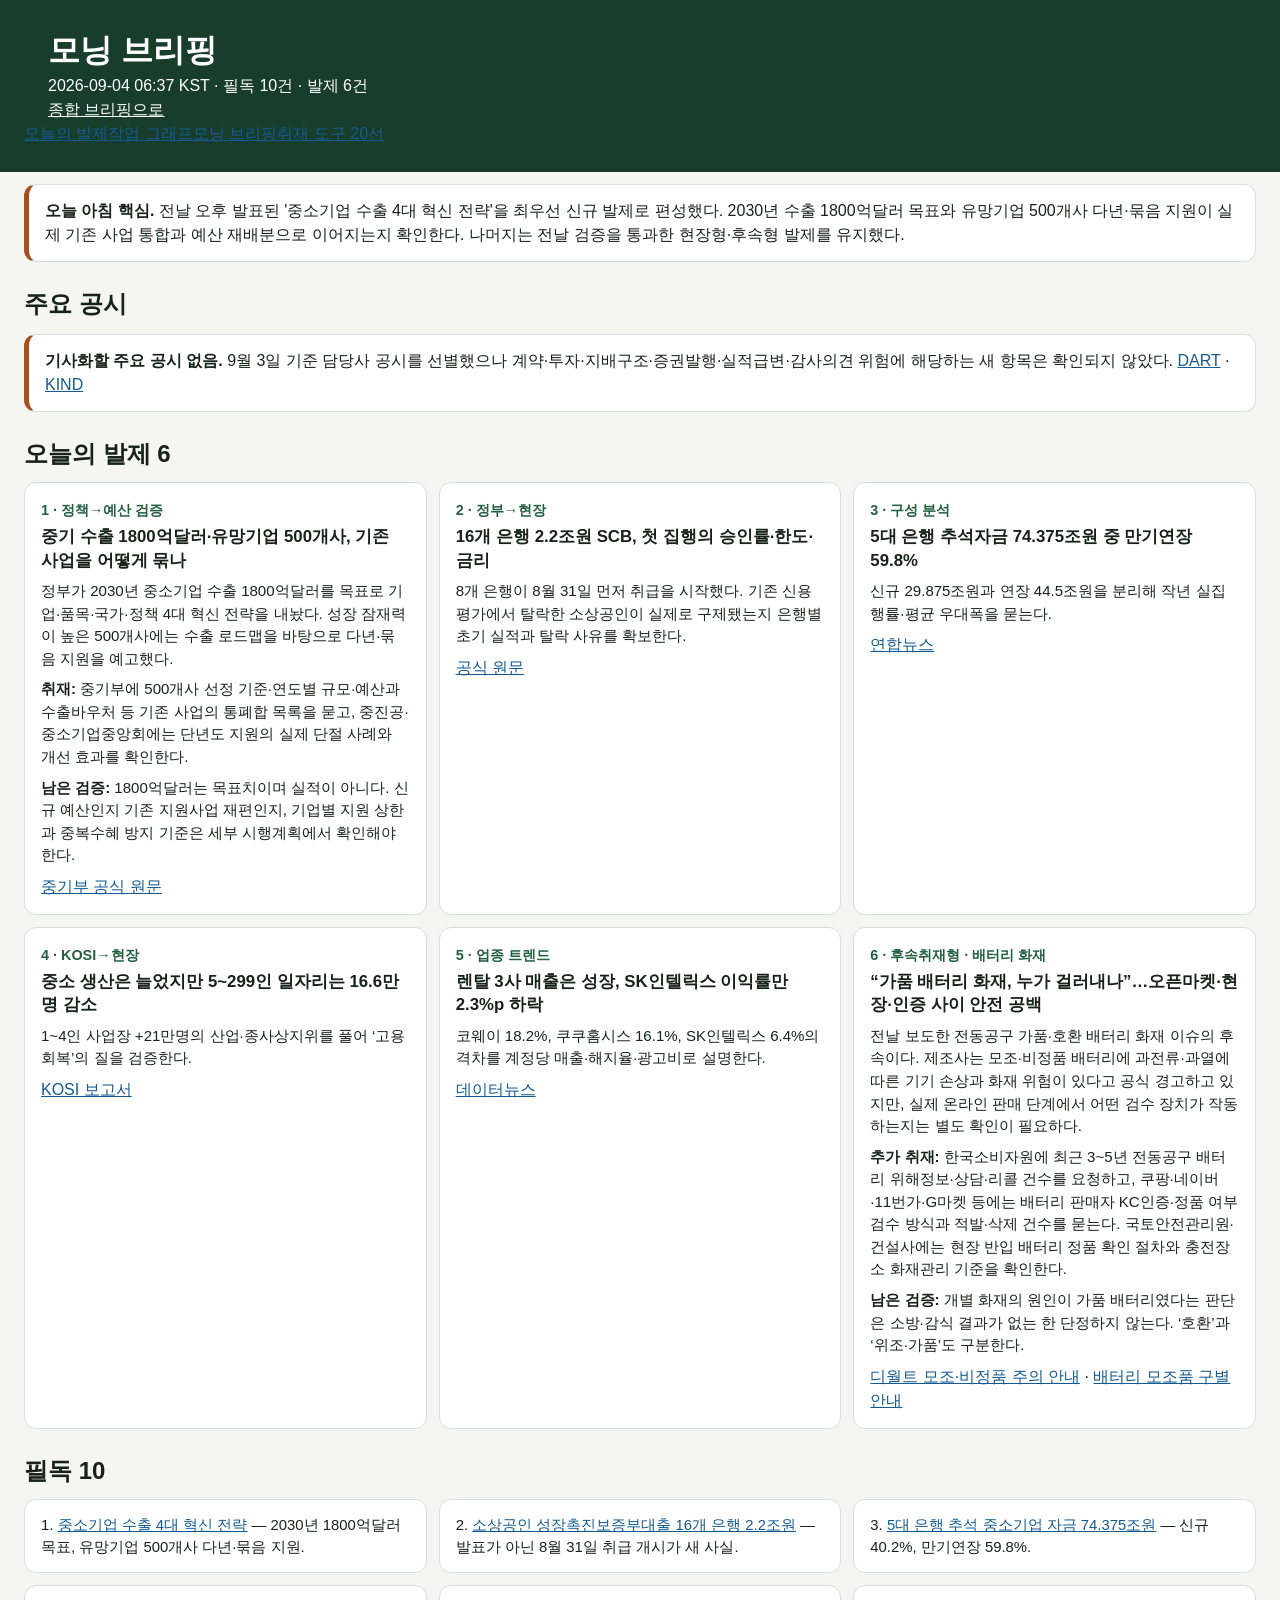
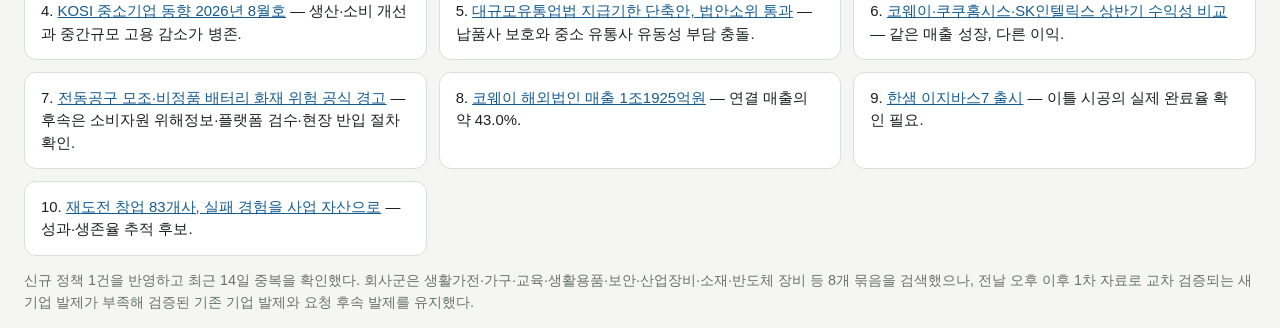
==== commit 6a460d3d: "브리핑 화면 캐시 우회 적용" ====
--- a/morning/index.html
+++ b/morning/index.html
@@ -21,4 +21,4 @@
 <li><a href="https://www.etoday.co.kr/news/view/2621068">한샘 이지바스7 출시</a> — 이틀 시공의 실제 완료율 확인 필요.</li>
 <li><a href="https://www.etnews.com/20260902000386">재도전 창업 83개사, 실패 경험을 사업 자산으로</a> — 성과·생존율 추적 후보.</li>
 
-</ol></section><p class="muted">신규 정책 1건을 반영하고 최근 14일 중복을 확인했다. 회사군은 생활가전·가구·교육·생활용품·보안·산업장비·소재·반도체 장비 등 8개 묶음을 검색했으나, 전날 오후 이후 1차 자료로 교차 검증되는 새 기업 발제가 부족해 검증된 기존 기업 발제와 요청 후속 발제를 유지했다.</p></main><script src="../assets/briefing.js" defer></script></body></html>
+</ol></section><p class="muted">신규 정책 1건을 반영하고 최근 14일 중복을 확인했다. 회사군은 생활가전·가구·교육·생활용품·보안·산업장비·소재·반도체 장비 등 8개 묶음을 검색했으나, 전날 오후 이후 1차 자료로 교차 검증되는 새 기업 발제가 부족해 검증된 기존 기업 발제와 요청 후속 발제를 유지했다.</p></main><script src="../assets/briefing.js?v=20260905-graph-v2" defer></script></body></html>
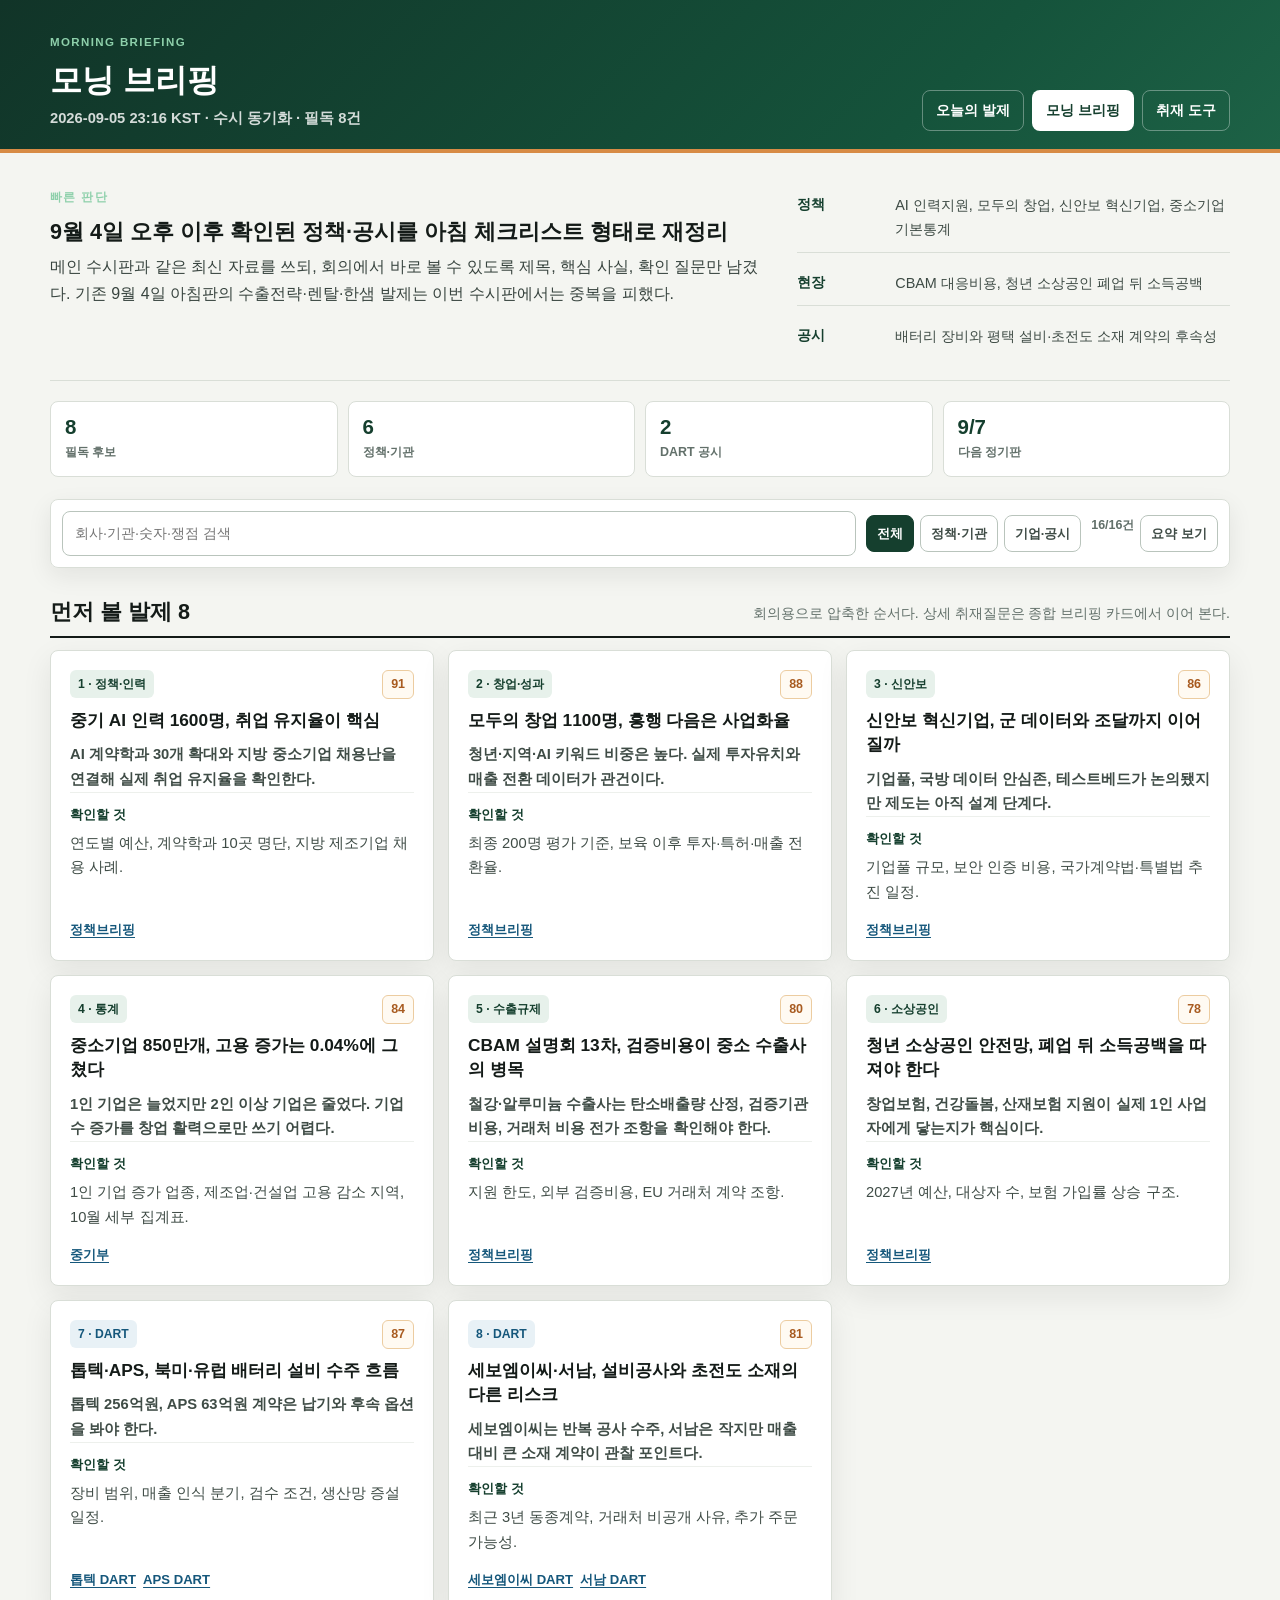
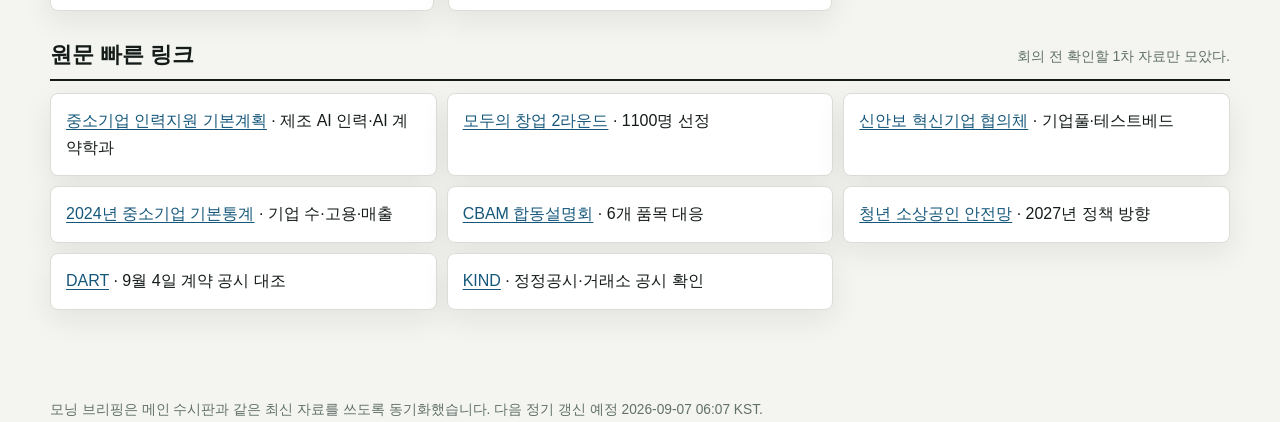
==== commit 3527a4f0: "모닝 브리핑 최신판 동기화" ====
--- a/morning/index.html
+++ b/morning/index.html
@@ -1,24 +1,140 @@
-<!doctype html><html lang="ko"><head><meta charset="utf-8"><meta name="viewport" content="width=device-width,initial-scale=1"><title>모닝 브리핑</title><style>body{margin:0;background:#f5f5f2;color:#18221d;font-family:Pretendard,"Noto Sans KR",Arial,sans-serif;line-height:1.5}header{background:#183d2d;color:#fff;padding:26px 24px}.wrap{max-width:1680px;margin:auto;padding:0 24px}a{color:#155b91}.back{color:white}section,.item{background:#fff;border:1px solid #d8dfda;border-radius:12px}.disclosure{padding:14px 16px;margin:12px 0;border-left:5px solid #a84f22}h1{margin:0}h2{margin:24px 0 10px}.item-grid,.reading-grid ol{display:grid;grid-template-columns:repeat(4,minmax(0,1fr));gap:12px}.item{padding:15px 16px;margin:0;min-width:0}.item h3{margin:3px 0 6px;font-size:1.05rem;line-height:1.4}.item p{margin:8px 0;font-size:.94rem}.tag{color:#256044;font-weight:800;font-size:.9rem}.reading-grid{border:0;background:transparent}.reading-grid ol{list-style-position:inside;margin:0;padding:0}.reading-grid li{background:#fff;border:1px solid #d8dfda;border-radius:12px;padding:14px 16px;font-size:.93rem}.muted{color:#68726c;font-size:.9rem}@media(max-width:1499px){.item-grid,.reading-grid ol{grid-template-columns:repeat(3,minmax(0,1fr))}}@media(max-width:980px){.item-grid,.reading-grid ol{grid-template-columns:repeat(2,minmax(0,1fr))}}@media(max-width:620px){header{padding:22px 16px}.wrap{padding:0 14px}.item-grid,.reading-grid ol{grid-template-columns:1fr}.item{padding:14px}.reading-grid li{padding:13px 14px}}</style></head><body><header><div class="wrap"><h1>모닝 브리핑</h1><div>2026-09-04 06:37 KST · 필독 10건 · 발제 6건</div><a class="back" href="../">종합 브리핑으로</a></div></header><main class="wrap"><section class="disclosure"><b>오늘 아침 핵심.</b> 전날 오후 발표된 '중소기업 수출 4대 혁신 전략'을 최우선 신규 발제로 편성했다. 2030년 수출 1800억달러 목표와 유망기업 500개사 다년·묶음 지원이 실제 기존 사업 통합과 예산 재배분으로 이어지는지 확인한다. 나머지는 전날 검증을 통과한 현장형·후속형 발제를 유지했다.</section><h2>주요 공시</h2><section class="disclosure"><b>기사화할 주요 공시 없음.</b> 9월 3일 기준 담당사 공시를 선별했으나 계약·투자·지배구조·증권발행·실적급변·감사의견 위험에 해당하는 새 항목은 확인되지 않았다. <a href="https://dart.fss.or.kr/">DART</a> · <a href="https://kind.krx.co.kr/">KIND</a></section>
-<h2>오늘의 발제 6</h2>
-<div class="item-grid">
-<div class="item"><span class="tag">1 · 정책→예산 검증</span><h3>중기 수출 1800억달러·유망기업 500개사, 기존 사업을 어떻게 묶나</h3><p>정부가 2030년 중소기업 수출 1800억달러를 목표로 기업·품목·국가·정책 4대 혁신 전략을 내놨다. 성장 잠재력이 높은 500개사에는 수출 로드맵을 바탕으로 다년·묶음 지원을 예고했다.</p><p><b>취재:</b> 중기부에 500개사 선정 기준·연도별 규모·예산과 수출바우처 등 기존 사업의 통폐합 목록을 묻고, 중진공·중소기업중앙회에는 단년도 지원의 실제 단절 사례와 개선 효과를 확인한다.</p><p><b>남은 검증:</b> 1800억달러는 목표치이며 실적이 아니다. 신규 예산인지 기존 지원사업 재편인지, 기업별 지원 상한과 중복수혜 방지 기준은 세부 시행계획에서 확인해야 한다.</p><a href="https://www.korea.kr/briefing/pressReleaseView.do?newsId=156780118">중기부 공식 원문</a></div>
-<div class="item"><span class="tag">2 · 정부→현장</span><h3>16개 은행 2.2조원 SCB, 첫 집행의 승인률·한도·금리</h3><p>8개 은행이 8월 31일 먼저 취급을 시작했다. 기존 신용평가에서 탈락한 소상공인이 실제로 구제됐는지 은행별 초기 실적과 탈락 사유를 확보한다.</p><a href="https://www.korea.kr/briefing/pressReleaseView.do?newsId=156777424">공식 원문</a></div>
-<div class="item"><span class="tag">3 · 구성 분석</span><h3>5대 은행 추석자금 74.375조원 중 만기연장 59.8%</h3><p>신규 29.875조원과 연장 44.5조원을 분리해 작년 실집행률·평균 우대폭을 묻는다.</p><a href="https://www.yna.co.kr/view/AKR20260902051151002">연합뉴스</a></div>
-<div class="item"><span class="tag">4 · KOSI→현장</span><h3>중소 생산은 늘었지만 5~299인 일자리는 16.6만명 감소</h3><p>1~4인 사업장 +21만명의 산업·종사상지위를 풀어 ‘고용 회복’의 질을 검증한다.</p><a href="https://db.kosi.re.kr/kosbiDB/front/functionDisplay?dataSequence=J260831K01&amp;menuFrontNo=6200&amp;menuFrontURL=front%2FeconomicTrendsDetail">KOSI 보고서</a></div>
-<div class="item"><span class="tag">5 · 업종 트렌드</span><h3>렌탈 3사 매출은 성장, SK인텔릭스 이익률만 2.3%p 하락</h3><p>코웨이 18.2%, 쿠쿠홈시스 16.1%, SK인텔릭스 6.4%의 격차를 계정당 매출·해지율·광고비로 설명한다.</p><a href="https://www.datanews.co.kr/news/article.html?no=146200">데이터뉴스</a></div>
+<!doctype html>
+<html lang="ko">
+<head>
+  <meta charset="utf-8">
+  <meta name="viewport" content="width=device-width, initial-scale=1">
+  <meta name="description" content="아침 회의에서 바로 볼 수 있도록 압축한 중소기업 정책·공시 모닝 브리핑">
+  <title>모닝 브리핑</title>
+  <link rel="stylesheet" href="../assets/briefing.css?v=20260905-polish-v1">
+</head>
+<body class="briefing-page morning-page">
+  <header class="site-header">
+    <div class="page-shell">
+      <div>
+        <div class="eyebrow">Morning Briefing</div>
+        <h1>모닝 브리핑</h1>
+        <div class="meta-line">2026-09-05 23:16 KST · 수시 동기화 · 필독 8건</div>
+      </div>
+      <nav class="workspace-nav" aria-label="브리핑 이동">
+        <a href="../">오늘의 발제</a>
+        <a class="active" aria-current="page" href="./">모닝 브리핑</a>
+        <a href="../toolbox/">취재 도구</a>
+      </nav>
+    </div>
+  </header>
 
-<div class="item"><span class="tag">6 · 후속취재형 · 배터리 화재</span><h3>“가품 배터리 화재, 누가 걸러내나”…오픈마켓·현장·인증 사이 안전 공백</h3><p>전날 보도한 전동공구 가품·호환 배터리 화재 이슈의 후속이다. 제조사는 모조·비정품 배터리에 과전류·과열에 따른 기기 손상과 화재 위험이 있다고 공식 경고하고 있지만, 실제 온라인 판매 단계에서 어떤 검수 장치가 작동하는지는 별도 확인이 필요하다.</p><p><b>추가 취재:</b> 한국소비자원에 최근 3~5년 전동공구 배터리 위해정보·상담·리콜 건수를 요청하고, 쿠팡·네이버·11번가·G마켓 등에는 배터리 판매자 KC인증·정품 여부 검수 방식과 적발·삭제 건수를 묻는다. 국토안전관리원·건설사에는 현장 반입 배터리 정품 확인 절차와 충전장소 화재관리 기준을 확인한다.</p><p><b>남은 검증:</b> 개별 화재의 원인이 가품 배터리였다는 판단은 소방·감식 결과가 없는 한 단정하지 않는다. ‘호환’과 ‘위조·가품’도 구분한다.</p><a href="https://www.dewalt.co.kr/notice/view?idx=252">디월트 모조·비정품 주의 안내</a> · <a href="https://www.dewalt.co.kr/notice/view.php?idx=209">배터리 모조품 구별 안내</a></div>
-</div>
-<h2>필독 10</h2><section class="reading-grid"><ol>
-<li><a href="https://www.korea.kr/briefing/pressReleaseView.do?newsId=156780118">중소기업 수출 4대 혁신 전략</a> — 2030년 1800억달러 목표, 유망기업 500개사 다년·묶음 지원.</li>
-<li><a href="https://www.korea.kr/briefing/pressReleaseView.do?newsId=156777424">소상공인 성장촉진보증부대출 16개 은행 2.2조원</a> — 발표가 아닌 8월 31일 취급 개시가 새 사실.</li>
-<li><a href="https://www.yna.co.kr/view/AKR20260902051151002">5대 은행 추석 중소기업 자금 74.375조원</a> — 신규 40.2%, 만기연장 59.8%.</li>
-<li><a href="https://db.kosi.re.kr/kosbiDB/front/functionDisplay?dataSequence=J260831K01&amp;menuFrontNo=6200&amp;menuFrontURL=front%2FeconomicTrendsDetail">KOSI 중소기업 동향 2026년 8월호</a> — 생산·소비 개선과 중간규모 고용 감소가 병존.</li>
-<li><a href="https://www.yna.co.kr/view/AKR20260902160300030">대규모유통업법 지급기한 단축안, 법안소위 통과</a> — 납품사 보호와 중소 유통사 유동성 부담 충돌.</li>
-<li><a href="https://www.datanews.co.kr/news/article.html?no=146200">코웨이·쿠쿠홈시스·SK인텔릭스 상반기 수익성 비교</a> — 같은 매출 성장, 다른 이익.</li>
-<li><a href="https://www.dewalt.co.kr/notice/view?idx=252">전동공구 모조·비정품 배터리 화재 위험 공식 경고</a> — 후속은 소비자원 위해정보·플랫폼 검수·현장 반입 절차 확인.</li>
-<li><a href="https://www.youthdaily.co.kr/news/article.html?no=225682">코웨이 해외법인 매출 1조1925억원</a> — 연결 매출의 약 43.0%.</li>
-<li><a href="https://www.etoday.co.kr/news/view/2621068">한샘 이지바스7 출시</a> — 이틀 시공의 실제 완료율 확인 필요.</li>
-<li><a href="https://www.etnews.com/20260902000386">재도전 창업 83개사, 실패 경험을 사업 자산으로</a> — 성과·생존율 추적 후보.</li>
+  <main class="page-shell">
+    <section class="briefing-lead" aria-label="모닝 핵심">
+      <div>
+        <div class="eyebrow">빠른 판단</div>
+        <h2>9월 4일 오후 이후 확인된 정책·공시를 아침 체크리스트 형태로 재정리</h2>
+        <p>메인 수시판과 같은 최신 자료를 쓰되, 회의에서 바로 볼 수 있도록 제목, 핵심 사실, 확인 질문만 남겼다. 기존 9월 4일 아침판의 수출전략·렌탈·한샘 발제는 이번 수시판에서는 중복을 피했다.</p>
+      </div>
+      <div class="lead-points">
+        <div class="lead-point"><b>정책</b><span>AI 인력지원, 모두의 창업, 신안보 혁신기업, 중소기업 기본통계</span></div>
+        <div class="lead-point"><b>현장</b><span>CBAM 대응비용, 청년 소상공인 폐업 뒤 소득공백</span></div>
+        <div class="lead-point"><b>공시</b><span>배터리 장비와 평택 설비·초전도 소재 계약의 후속성</span></div>
+      </div>
+    </section>
 
-</ol></section><p class="muted">신규 정책 1건을 반영하고 최근 14일 중복을 확인했다. 회사군은 생활가전·가구·교육·생활용품·보안·산업장비·소재·반도체 장비 등 8개 묶음을 검색했으나, 전날 오후 이후 1차 자료로 교차 검증되는 새 기업 발제가 부족해 검증된 기존 기업 발제와 요청 후속 발제를 유지했다.</p></main><script src="../assets/briefing.js?v=20260905-graph-v2" defer></script></body></html>
+    <section class="metric-strip" aria-label="모닝 구성">
+      <div class="metric"><b>8</b><span>필독 후보</span></div>
+      <div class="metric"><b>6</b><span>정책·기관</span></div>
+      <div class="metric"><b>2</b><span>DART 공시</span></div>
+      <div class="metric"><b>9/7</b><span>다음 정기판</span></div>
+    </section>
+
+    <section class="section-block">
+      <div class="section-heading">
+        <h2>먼저 볼 발제 8</h2>
+        <p>회의용으로 압축한 순서다. 상세 취재질문은 종합 브리핑 카드에서 이어 본다.</p>
+      </div>
+      <div class="card-grid">
+        <article class="card pitch-card" data-kind="gov">
+          <div class="card-top"><span class="tag">1 · 정책·인력</span><span class="priority">91</span></div>
+          <h3>중기 AI 인력 1600명, 취업 유지율이 핵심</h3>
+          <p class="dek">AI 계약학과 30개 확대와 지방 중소기업 채용난을 연결해 실제 취업 유지율을 확인한다.</p>
+          <div class="field"><b>확인할 것</b><p>연도별 예산, 계약학과 10곳 명단, 지방 제조기업 채용 사례.</p></div>
+          <div class="sources"><a href="https://www.korea.kr/news/policyNewsView.do?newsId=148971274">정책브리핑</a></div>
+        </article>
+
+        <article class="card pitch-card" data-kind="gov">
+          <div class="card-top"><span class="tag">2 · 창업·성과</span><span class="priority">88</span></div>
+          <h3>모두의 창업 1100명, 흥행 다음은 사업화율</h3>
+          <p class="dek">청년·지역·AI 키워드 비중은 높다. 실제 투자유치와 매출 전환 데이터가 관건이다.</p>
+          <div class="field"><b>확인할 것</b><p>최종 200명 평가 기준, 보육 이후 투자·특허·매출 전환율.</p></div>
+          <div class="sources"><a href="https://www.korea.kr/briefing/pressReleaseView.do?newsId=156780285">정책브리핑</a></div>
+        </article>
+
+        <article class="card pitch-card" data-kind="gov">
+          <div class="card-top"><span class="tag">3 · 신안보</span><span class="priority">86</span></div>
+          <h3>신안보 혁신기업, 군 데이터와 조달까지 이어질까</h3>
+          <p class="dek">기업풀, 국방 데이터 안심존, 테스트베드가 논의됐지만 제도는 아직 설계 단계다.</p>
+          <div class="field"><b>확인할 것</b><p>기업풀 규모, 보안 인증 비용, 국가계약법·특별법 추진 일정.</p></div>
+          <div class="sources"><a href="https://www.korea.kr/briefing/pressReleaseView.do?newsId=156780123&amp;pWise=sub&amp;pWiseSub=J2">정책브리핑</a></div>
+        </article>
+
+        <article class="card pitch-card" data-kind="gov">
+          <div class="card-top"><span class="tag">4 · 통계</span><span class="priority">84</span></div>
+          <h3>중소기업 850만개, 고용 증가는 0.04%에 그쳤다</h3>
+          <p class="dek">1인 기업은 늘었지만 2인 이상 기업은 줄었다. 기업 수 증가를 창업 활력으로만 쓰기 어렵다.</p>
+          <div class="field"><b>확인할 것</b><p>1인 기업 증가 업종, 제조업·건설업 고용 감소 지역, 10월 세부 집계표.</p></div>
+          <div class="sources"><a href="https://www.mss.go.kr/site/smba/ex/bbs/View.do?bcIdx=1070853&amp;cbIdx=86&amp;parentSeq=1070853">중기부</a></div>
+        </article>
+
+        <article class="card pitch-card" data-kind="gov">
+          <div class="card-top"><span class="tag">5 · 수출규제</span><span class="priority">80</span></div>
+          <h3>CBAM 설명회 13차, 검증비용이 중소 수출사의 병목</h3>
+          <p class="dek">철강·알루미늄 수출사는 탄소배출량 산정, 검증기관 비용, 거래처 비용 전가 조항을 확인해야 한다.</p>
+          <div class="field"><b>확인할 것</b><p>지원 한도, 외부 검증비용, EU 거래처 계약 조항.</p></div>
+          <div class="sources"><a href="https://m.korea.kr/briefing/pressReleaseView.do?newsId=156779901&amp;pWise=mSub&amp;pWiseSub=C4">정책브리핑</a></div>
+        </article>
+
+        <article class="card pitch-card" data-kind="gov">
+          <div class="card-top"><span class="tag">6 · 소상공인</span><span class="priority">78</span></div>
+          <h3>청년 소상공인 안전망, 폐업 뒤 소득공백을 따져야 한다</h3>
+          <p class="dek">창업보험, 건강돌봄, 산재보험 지원이 실제 1인 사업자에게 닿는지가 핵심이다.</p>
+          <div class="field"><b>확인할 것</b><p>2027년 예산, 대상자 수, 보험 가입률 상승 구조.</p></div>
+          <div class="sources"><a href="https://www.korea.kr/briefing/pressReleaseView.do?call_from=seoul_paper&amp;newsId=156777688">정책브리핑</a></div>
+        </article>
+
+        <article class="card pitch-card" data-kind="company">
+          <div class="card-top"><span class="tag blue">7 · DART</span><span class="priority">87</span></div>
+          <h3>톱텍·APS, 북미·유럽 배터리 설비 수주 흐름</h3>
+          <p class="dek">톱텍 256억원, APS 63억원 계약은 납기와 후속 옵션을 봐야 한다.</p>
+          <div class="field"><b>확인할 것</b><p>장비 범위, 매출 인식 분기, 검수 조건, 생산망 증설 일정.</p></div>
+          <div class="sources"><a href="https://dart.fss.or.kr/dsaf001/main.do?rcpNo=20260904900187">톱텍 DART</a><a href="https://dart.fss.or.kr/dsaf001/main.do?rcpNo=20260904900189">APS DART</a></div>
+        </article>
+
+        <article class="card pitch-card" data-kind="company">
+          <div class="card-top"><span class="tag blue">8 · DART</span><span class="priority">81</span></div>
+          <h3>세보엠이씨·서남, 설비공사와 초전도 소재의 다른 리스크</h3>
+          <p class="dek">세보엠이씨는 반복 공사 수주, 서남은 작지만 매출 대비 큰 소재 계약이 관찰 포인트다.</p>
+          <div class="field"><b>확인할 것</b><p>최근 3년 동종계약, 거래처 비공개 사유, 추가 주문 가능성.</p></div>
+          <div class="sources"><a href="https://dart.fss.or.kr/dsaf001/main.do?rcpNo=20260904900182">세보엠이씨 DART</a><a href="https://dart.fss.or.kr/dsaf001/main.do?rcpNo=20260904900634">서남 DART</a></div>
+        </article>
+      </div>
+    </section>
+
+    <section class="section-block">
+      <div class="section-heading">
+        <h2>원문 빠른 링크</h2>
+        <p>회의 전 확인할 1차 자료만 모았다.</p>
+      </div>
+      <ol class="readlist">
+        <li><a href="https://www.korea.kr/news/policyNewsView.do?newsId=148971274">중소기업 인력지원 기본계획</a> · 제조 AI 인력·AI 계약학과</li>
+        <li><a href="https://www.korea.kr/briefing/pressReleaseView.do?newsId=156780285">모두의 창업 2라운드</a> · 1100명 선정</li>
+        <li><a href="https://www.korea.kr/briefing/pressReleaseView.do?newsId=156780123&amp;pWise=sub&amp;pWiseSub=J2">신안보 혁신기업 협의체</a> · 기업풀·테스트베드</li>
+        <li><a href="https://www.mss.go.kr/site/smba/ex/bbs/View.do?bcIdx=1070853&amp;cbIdx=86&amp;parentSeq=1070853">2024년 중소기업 기본통계</a> · 기업 수·고용·매출</li>
+        <li><a href="https://m.korea.kr/briefing/pressReleaseView.do?newsId=156779901&amp;pWise=mSub&amp;pWiseSub=C4">CBAM 합동설명회</a> · 6개 품목 대응</li>
+        <li><a href="https://www.korea.kr/briefing/pressReleaseView.do?call_from=seoul_paper&amp;newsId=156777688">청년 소상공인 안전망</a> · 2027년 정책 방향</li>
+        <li><a href="https://dart.fss.or.kr/">DART</a> · 9월 4일 계약 공시 대조</li>
+        <li><a href="https://kind.krx.co.kr/">KIND</a> · 정정공시·거래소 공시 확인</li>
+      </ol>
+    </section>
+  </main>
+
+  <footer class="page-shell">모닝 브리핑은 메인 수시판과 같은 최신 자료를 쓰도록 동기화했습니다. 다음 정기 갱신 예정 2026-09-07 06:07 KST.</footer>
+  <script src="../assets/briefing.js?v=20260905-polish-v1" defer></script>
+</body>
+</html>
--- a/assets/briefing.css
+++ b/assets/briefing.css
@@ -0,0 +1,685 @@
+:root {
+  --ink: #141b18;
+  --muted: #62706a;
+  --paper: #f4f5f1;
+  --panel: #ffffff;
+  --panel-soft: #f8faf7;
+  --line: #d9ded7;
+  --line-strong: #b9c4bc;
+  --green: #153f2e;
+  --green-2: #1f6a49;
+  --green-soft: #e7f1eb;
+  --blue: #15577b;
+  --blue-soft: #e8f1f6;
+  --amber: #a85b20;
+  --amber-soft: #fff4e5;
+  --red: #9a3944;
+  --shadow: 0 10px 30px rgba(20, 27, 24, .08);
+}
+
+* { box-sizing: border-box; }
+
+html { scroll-behavior: smooth; }
+
+body {
+  margin: 0;
+  background: var(--paper);
+  color: var(--ink);
+  font-family: Pretendard, "Noto Sans KR", Arial, sans-serif;
+  font-size: 16px;
+  line-height: 1.68;
+}
+
+a {
+  color: var(--blue);
+  text-underline-offset: 3px;
+}
+
+.page-shell {
+  width: min(1180px, calc(100% - 36px));
+  margin: 0 auto;
+}
+
+.site-header {
+  background: linear-gradient(135deg, #113428, #15533b 72%, #1d6246);
+  color: #fff;
+  border-bottom: 4px solid #d78b45;
+}
+
+.site-header .page-shell {
+  display: grid;
+  grid-template-columns: minmax(0, 1fr) auto;
+  gap: 22px;
+  align-items: end;
+  padding: 28px 0 18px;
+}
+
+.eyebrow {
+  display: inline-flex;
+  align-items: center;
+  min-height: 24px;
+  margin: 0 0 7px;
+  color: #8ed0ab;
+  font-size: .72rem;
+  font-weight: 850;
+  letter-spacing: .12em;
+  text-transform: uppercase;
+}
+
+.site-header h1,
+header h1 {
+  margin: 0;
+  font-size: 2rem;
+  line-height: 1.18;
+  letter-spacing: 0;
+}
+
+.meta-line,
+.meta {
+  margin-top: 7px;
+  color: rgba(255, 255, 255, .82);
+  font-size: .92rem;
+  font-weight: 650;
+}
+
+.workspace-nav,
+.nav {
+  display: flex;
+  flex-wrap: wrap;
+  gap: 8px;
+  margin: 0;
+}
+
+.workspace-nav a,
+.nav a,
+.back {
+  display: inline-flex;
+  align-items: center;
+  justify-content: center;
+  min-height: 38px;
+  padding: 8px 13px;
+  border: 1px solid rgba(255, 255, 255, .34);
+  border-radius: 8px;
+  color: #fff;
+  text-decoration: none;
+  font-size: .88rem;
+  font-weight: 800;
+}
+
+.workspace-nav a:hover,
+.workspace-nav a.active,
+.nav a:hover,
+.nav a.active,
+.back:hover {
+  background: #fff;
+  color: var(--green);
+}
+
+main.page-shell {
+  padding: 26px 0 58px;
+}
+
+.briefing-lead {
+  display: grid;
+  grid-template-columns: minmax(0, 1.25fr) minmax(280px, .75fr);
+  gap: 26px;
+  align-items: start;
+  margin-bottom: 20px;
+  padding: 4px 0 22px;
+  border-bottom: 1px solid var(--line);
+}
+
+.briefing-lead h2 {
+  margin: 0 0 8px;
+  font-size: 1.35rem;
+  line-height: 1.35;
+  letter-spacing: 0;
+}
+
+.briefing-lead p {
+  margin: 0;
+  color: #38443f;
+}
+
+.lead-points {
+  display: grid;
+  gap: 8px;
+}
+
+.lead-point {
+  display: grid;
+  grid-template-columns: 86px minmax(0, 1fr);
+  gap: 12px;
+  padding: 10px 0;
+  border-bottom: 1px solid var(--line);
+}
+
+.lead-point:last-child { border-bottom: 0; }
+
+.lead-point b {
+  color: var(--green);
+  font-size: .86rem;
+}
+
+.lead-point span {
+  color: #3d4a44;
+  font-size: .9rem;
+}
+
+.metric-strip {
+  display: grid;
+  grid-template-columns: repeat(4, minmax(0, 1fr));
+  gap: 10px;
+  margin: 0 0 22px;
+}
+
+.metric {
+  padding: 13px 14px;
+  border: 1px solid var(--line);
+  border-radius: 8px;
+  background: var(--panel);
+}
+
+.metric b {
+  display: block;
+  color: var(--green);
+  font-size: 1.28rem;
+  line-height: 1.15;
+}
+
+.metric span {
+  display: block;
+  margin-top: 4px;
+  color: var(--muted);
+  font-size: .78rem;
+  font-weight: 750;
+}
+
+.notice-strip,
+.disclosure,
+.summary,
+.notice {
+  margin: 0 0 22px;
+  padding: 15px 17px;
+  border: 1px solid #e4c79f;
+  border-left: 5px solid var(--amber);
+  border-radius: 8px;
+  background: var(--amber-soft);
+  color: #553916;
+}
+
+.notice-strip b,
+.disclosure b,
+.summary b,
+.notice b { color: #241a10; }
+
+.section-block { margin-top: 30px; }
+
+.section-heading {
+  display: flex;
+  justify-content: space-between;
+  gap: 20px;
+  align-items: end;
+  margin-bottom: 12px;
+  padding-bottom: 10px;
+  border-bottom: 2px solid var(--ink);
+}
+
+.section-heading h2,
+.section-title {
+  margin: 0;
+  font-size: 1.35rem;
+  line-height: 1.3;
+  letter-spacing: 0;
+}
+
+.section-heading p {
+  max-width: 520px;
+  margin: 0;
+  color: var(--muted);
+  font-size: .88rem;
+  text-align: right;
+}
+
+.card-grid,
+.grid,
+.item-grid {
+  display: grid;
+  grid-template-columns: repeat(auto-fit, minmax(min(100%, 360px), 1fr));
+  gap: 14px;
+}
+
+.card,
+.item,
+.repo-card,
+ol.readlist li,
+.reading-grid li {
+  border: 1px solid var(--line);
+  border-radius: 8px;
+  background: var(--panel);
+  box-shadow: var(--shadow);
+}
+
+.card,
+.item {
+  display: flex;
+  flex-direction: column;
+  min-width: 0;
+  padding: 19px;
+}
+
+.card-top {
+  display: flex;
+  justify-content: space-between;
+  gap: 12px;
+  align-items: center;
+  margin-bottom: 9px;
+}
+
+.tag,
+.repo-type {
+  display: inline-flex;
+  align-items: center;
+  min-height: 25px;
+  padding: 4px 8px;
+  border-radius: 6px;
+  background: var(--green-soft);
+  color: var(--green);
+  font-size: .76rem;
+  font-weight: 850;
+}
+
+.tag.blue,
+.repo-type.tool {
+  background: var(--blue-soft);
+  color: var(--blue);
+}
+
+.tag.amber,
+.repo-type.data {
+  background: var(--amber-soft);
+  color: #7b4518;
+}
+
+.priority,
+.score,
+.score-pill {
+  display: inline-flex;
+  align-items: center;
+  min-height: 26px;
+  padding: 3px 8px;
+  border: 1px solid #eccca0;
+  border-radius: 6px;
+  background: #fffaf2;
+  color: var(--amber);
+  font-size: .78rem;
+  font-weight: 850;
+  white-space: nowrap;
+}
+
+.card h3,
+.item h3,
+.repo-card h3 {
+  margin: 0 0 10px;
+  font-size: 1.08rem;
+  line-height: 1.42;
+  letter-spacing: 0;
+}
+
+.dek {
+  margin: 0 0 13px;
+  color: #34423b;
+  font-weight: 650;
+}
+
+.field {
+  padding-top: 11px;
+  border-top: 1px solid #edf0ec;
+}
+
+.field + .field { margin-top: 11px; }
+
+.field b,
+.label {
+  display: block;
+  margin: 0 0 5px;
+  color: var(--green);
+  font-size: .82rem;
+  font-weight: 850;
+}
+
+.field p,
+.card p,
+.item p {
+  margin: 0;
+  color: #3f4c46;
+  font-size: .92rem;
+}
+
+.check-list,
+.card ul {
+  margin: 0;
+  padding-left: 1.05rem;
+  color: #3f4c46;
+  font-size: .9rem;
+}
+
+.check-list li + li,
+.card li + li { margin-top: 4px; }
+
+.sources {
+  display: flex;
+  flex-wrap: wrap;
+  gap: 7px;
+  margin-top: auto;
+  padding-top: 14px;
+}
+
+.sources a,
+.item > a,
+.reading-grid a {
+  font-size: .82rem;
+  font-weight: 800;
+}
+
+.desk-toolbar {
+  position: sticky;
+  top: 0;
+  z-index: 20;
+  display: grid;
+  grid-template-columns: minmax(220px, 1fr) auto auto;
+  gap: 10px;
+  align-items: center;
+  margin: 0 0 20px;
+  padding: 11px;
+  border: 1px solid var(--line);
+  border-radius: 8px;
+  background: rgba(255, 255, 255, .96);
+  box-shadow: 0 8px 24px rgba(20, 27, 24, .08);
+  backdrop-filter: blur(12px);
+}
+
+.desk-search {
+  width: 100%;
+  min-height: 40px;
+  padding: 9px 12px;
+  border: 1px solid var(--line-strong);
+  border-radius: 8px;
+  background: #fff;
+  color: var(--ink);
+  font: inherit;
+  font-size: .9rem;
+}
+
+.desk-search:focus {
+  outline: 3px solid rgba(31, 106, 73, .16);
+  border-color: var(--green-2);
+}
+
+.filter-group {
+  display: flex;
+  flex-wrap: wrap;
+  gap: 6px;
+}
+
+.filter-chip,
+.view-toggle {
+  min-height: 36px;
+  padding: 7px 10px;
+  border: 1px solid var(--line-strong);
+  border-radius: 8px;
+  background: #fff;
+  color: #3f4c46;
+  font: inherit;
+  font-size: .8rem;
+  font-weight: 800;
+  cursor: pointer;
+}
+
+.filter-chip:hover,
+.filter-chip.active,
+.view-toggle:hover {
+  border-color: var(--green);
+  background: var(--green);
+  color: #fff;
+}
+
+.desk-count {
+  color: var(--muted);
+  font-size: .78rem;
+  font-weight: 800;
+  white-space: nowrap;
+}
+
+.card.is-hidden,
+.item.is-hidden,
+.repo-card.is-hidden,
+ol.readlist li.is-hidden,
+.reading-grid li.is-hidden {
+  display: none;
+}
+
+body.compact-mode .field:nth-of-type(n+2),
+body.compact-mode .card .check-list,
+body.compact-mode .card .sources {
+  display: none;
+}
+
+.readlist,
+.reading-grid ol {
+  display: grid;
+  grid-template-columns: repeat(auto-fit, minmax(min(100%, 360px), 1fr));
+  gap: 10px;
+  margin: 0;
+  padding: 0;
+  list-style: none;
+}
+
+.readlist li,
+.reading-grid li {
+  padding: 14px 15px;
+  box-shadow: none;
+}
+
+.muted,
+footer {
+  color: var(--muted);
+  font-size: .86rem;
+}
+
+footer {
+  padding: 30px 0 0;
+  line-height: 1.75;
+}
+
+body > main:not(.page-shell) {
+  width: min(1180px, calc(100% - 36px));
+  margin: 0 auto;
+  padding: 24px 0 56px;
+}
+
+body > main:not(.page-shell) > header {
+  margin-bottom: 22px;
+  padding: 22px;
+  border-radius: 8px;
+  background: linear-gradient(135deg, #113428, #15533b 72%, #1d6246);
+  color: #fff;
+  box-shadow: var(--shadow);
+}
+
+.toolbox-hero {
+  display: grid;
+  grid-template-columns: 1.25fr .75fr;
+  gap: 14px;
+  margin-bottom: 18px;
+}
+
+.toolbox-panel,
+.repo-note {
+  padding: 18px;
+  border: 1px solid var(--line);
+  border-radius: 8px;
+  background: var(--panel);
+  box-shadow: var(--shadow);
+}
+
+.toolbox-panel h2 {
+  margin: 0 0 8px;
+  font-size: 1.12rem;
+}
+
+.toolbox-panel p,
+.repo-note,
+.repo-card p {
+  margin: 0;
+  color: #4b5953;
+  font-size: .9rem;
+}
+
+.principles {
+  display: grid;
+  grid-template-columns: repeat(2, 1fr);
+  gap: 8px;
+  margin-top: 13px;
+}
+
+.principle {
+  padding: 10px;
+  border-radius: 8px;
+  background: var(--green-soft);
+  color: var(--green);
+  font-size: .82rem;
+  font-weight: 800;
+}
+
+.repo-note {
+  margin-bottom: 18px;
+  border-left: 5px solid var(--blue);
+  background: var(--blue-soft);
+}
+
+.repo-grid {
+  display: grid;
+  grid-template-columns: repeat(auto-fit, minmax(min(100%, 300px), 1fr));
+  gap: 12px;
+}
+
+.repo-card {
+  padding: 17px;
+  box-shadow: none;
+}
+
+.repo-card h3 a {
+  color: var(--ink);
+  text-decoration: none;
+}
+
+.repo-card h3 a:hover {
+  color: var(--green-2);
+  text-decoration: underline;
+}
+
+.repo-card .adopt {
+  margin-top: 10px;
+  padding-top: 10px;
+  border-top: 1px solid #edf0ec;
+  color: var(--green);
+}
+
+@media (max-width: 860px) {
+  .page-shell,
+  body > main:not(.page-shell) {
+    width: min(100% - 24px, 1180px);
+  }
+
+  .site-header .page-shell,
+  .briefing-lead,
+  .toolbox-hero {
+    grid-template-columns: 1fr;
+  }
+
+  .site-header .page-shell {
+    align-items: start;
+    padding: 23px 0 16px;
+  }
+
+  .site-header h1,
+  header h1 {
+    font-size: 1.72rem;
+  }
+
+  .workspace-nav,
+  .nav {
+    width: 100%;
+  }
+
+  .workspace-nav a,
+  .nav a,
+  .back {
+    flex: 1 1 auto;
+  }
+
+  .metric-strip {
+    grid-template-columns: repeat(2, minmax(0, 1fr));
+  }
+
+  .section-heading {
+    display: block;
+  }
+
+  .section-heading p {
+    max-width: none;
+    margin-top: 6px;
+    text-align: left;
+  }
+
+  .desk-toolbar {
+    position: static;
+    grid-template-columns: 1fr;
+  }
+
+  .desk-count {
+    white-space: normal;
+  }
+}
+
+@media (max-width: 520px) {
+  body { font-size: 15px; }
+
+  main.page-shell {
+    padding-top: 18px;
+  }
+
+  .site-header h1,
+  header h1 {
+    font-size: 1.5rem;
+  }
+
+  .lead-point {
+    grid-template-columns: 1fr;
+    gap: 2px;
+  }
+
+  .metric-strip,
+  .card-grid,
+  .grid,
+  .item-grid,
+  .principles {
+    grid-template-columns: 1fr;
+  }
+}
+
+@media print {
+  body { background: #fff; }
+  .desk-toolbar,
+  .workspace-nav,
+  .nav { display: none; }
+  .card,
+  .item,
+  .repo-card,
+  .metric,
+  .notice-strip {
+    box-shadow: none;
+    break-inside: avoid;
+  }
+}
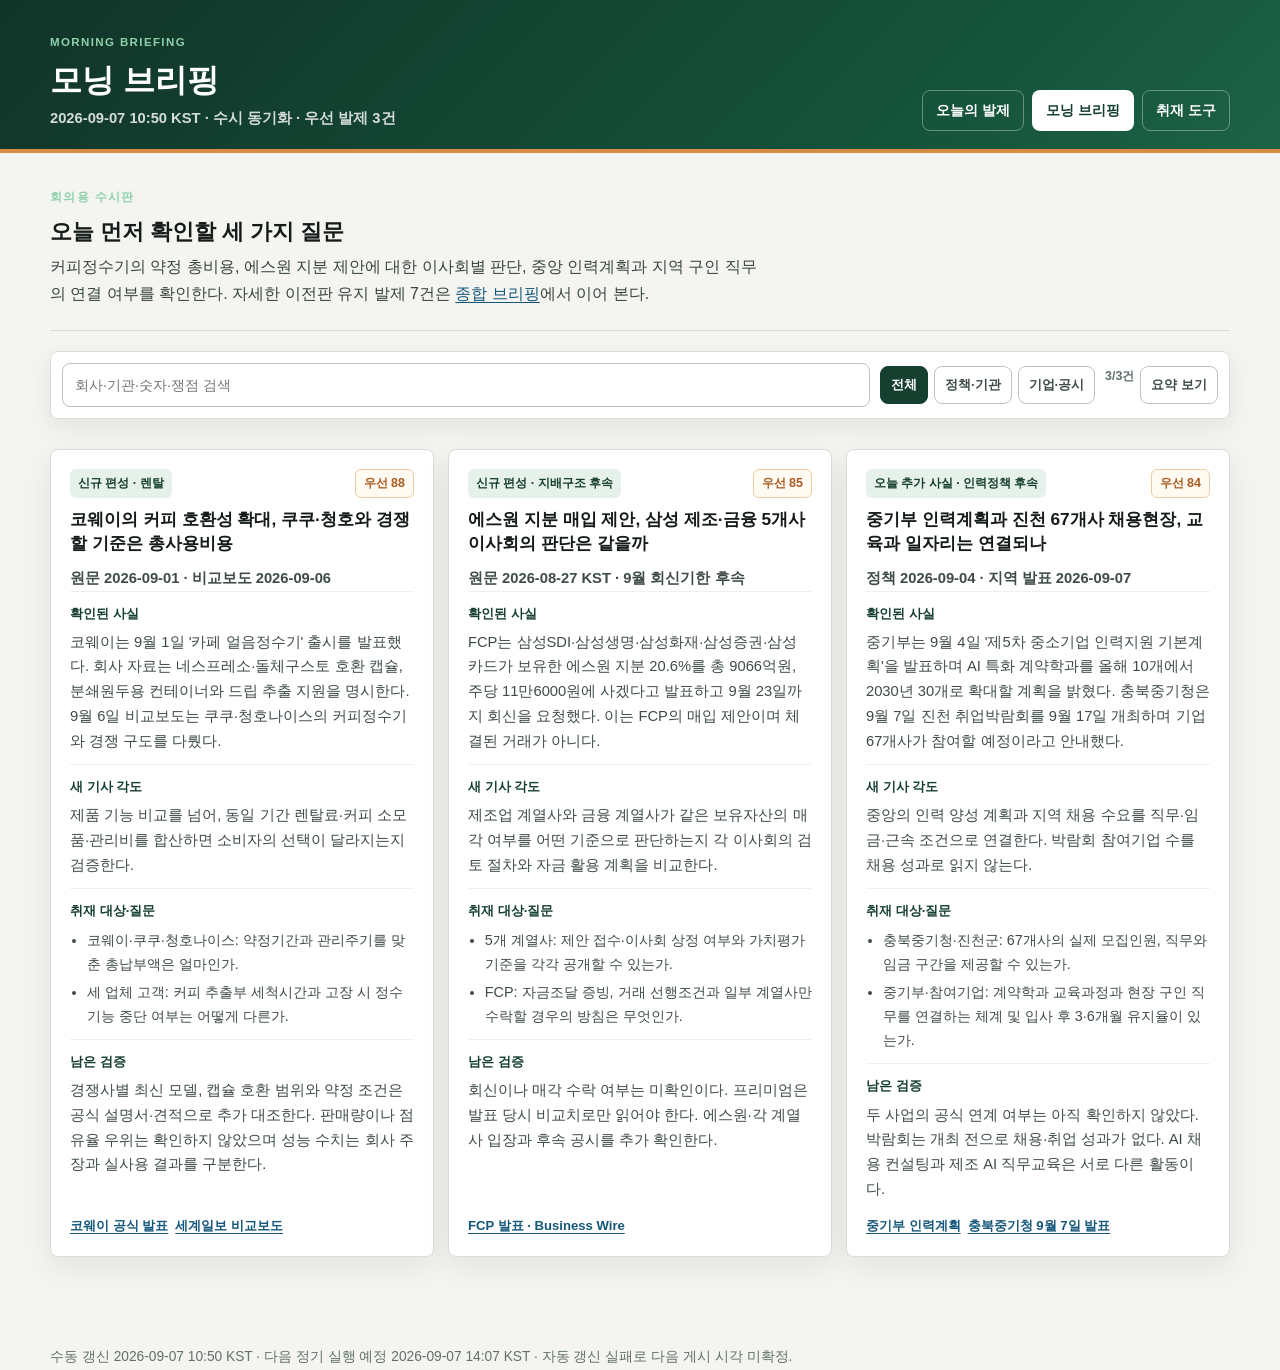
==== commit ed03b0dc: "Refresh September 7 briefing with verified follow-ups and carryover labels" ====
--- a/morning/index.html
+++ b/morning/index.html
@@ -13,128 +13,37 @@
       <div>
         <div class="eyebrow">Morning Briefing</div>
         <h1>모닝 브리핑</h1>
-        <div class="meta-line">2026-09-05 23:16 KST · 수시 동기화 · 필독 8건</div>
+        <div class="meta-line">2026-09-07 10:50 KST · 수시 동기화 · 우선 발제 3건</div>
       </div>
       <nav class="workspace-nav" aria-label="브리핑 이동">
         <a href="../">오늘의 발제</a>
         <a class="active" aria-current="page" href="./">모닝 브리핑</a>
-        <a href="../toolbox/">취재 도구</a>
+        <a href="../toolbox/">취재 도구</a><a href="../#briefing-graph">작업 그래프</a>
       </nav>
     </div>
   </header>
 
-  <main class="page-shell">
-    <section class="briefing-lead" aria-label="모닝 핵심">
-      <div>
-        <div class="eyebrow">빠른 판단</div>
-        <h2>9월 4일 오후 이후 확인된 정책·공시를 아침 체크리스트 형태로 재정리</h2>
-        <p>메인 수시판과 같은 최신 자료를 쓰되, 회의에서 바로 볼 수 있도록 제목, 핵심 사실, 확인 질문만 남겼다. 기존 9월 4일 아침판의 수출전략·렌탈·한샘 발제는 이번 수시판에서는 중복을 피했다.</p>
-      </div>
-      <div class="lead-points">
-        <div class="lead-point"><b>정책</b><span>AI 인력지원, 모두의 창업, 신안보 혁신기업, 중소기업 기본통계</span></div>
-        <div class="lead-point"><b>현장</b><span>CBAM 대응비용, 청년 소상공인 폐업 뒤 소득공백</span></div>
-        <div class="lead-point"><b>공시</b><span>배터리 장비와 평택 설비·초전도 소재 계약의 후속성</span></div>
-      </div>
-    </section>
-
-    <section class="metric-strip" aria-label="모닝 구성">
-      <div class="metric"><b>8</b><span>필독 후보</span></div>
-      <div class="metric"><b>6</b><span>정책·기관</span></div>
-      <div class="metric"><b>2</b><span>DART 공시</span></div>
-      <div class="metric"><b>9/7</b><span>다음 정기판</span></div>
-    </section>
-
-    <section class="section-block">
-      <div class="section-heading">
-        <h2>먼저 볼 발제 8</h2>
-        <p>회의용으로 압축한 순서다. 상세 취재질문은 종합 브리핑 카드에서 이어 본다.</p>
-      </div>
-      <div class="card-grid">
-        <article class="card pitch-card" data-kind="gov">
-          <div class="card-top"><span class="tag">1 · 정책·인력</span><span class="priority">91</span></div>
-          <h3>중기 AI 인력 1600명, 취업 유지율이 핵심</h3>
-          <p class="dek">AI 계약학과 30개 확대와 지방 중소기업 채용난을 연결해 실제 취업 유지율을 확인한다.</p>
-          <div class="field"><b>확인할 것</b><p>연도별 예산, 계약학과 10곳 명단, 지방 제조기업 채용 사례.</p></div>
-          <div class="sources"><a href="https://www.korea.kr/news/policyNewsView.do?newsId=148971274">정책브리핑</a></div>
-        </article>
-
-        <article class="card pitch-card" data-kind="gov">
-          <div class="card-top"><span class="tag">2 · 창업·성과</span><span class="priority">88</span></div>
-          <h3>모두의 창업 1100명, 흥행 다음은 사업화율</h3>
-          <p class="dek">청년·지역·AI 키워드 비중은 높다. 실제 투자유치와 매출 전환 데이터가 관건이다.</p>
-          <div class="field"><b>확인할 것</b><p>최종 200명 평가 기준, 보육 이후 투자·특허·매출 전환율.</p></div>
-          <div class="sources"><a href="https://www.korea.kr/briefing/pressReleaseView.do?newsId=156780285">정책브리핑</a></div>
-        </article>
-
-        <article class="card pitch-card" data-kind="gov">
-          <div class="card-top"><span class="tag">3 · 신안보</span><span class="priority">86</span></div>
-          <h3>신안보 혁신기업, 군 데이터와 조달까지 이어질까</h3>
-          <p class="dek">기업풀, 국방 데이터 안심존, 테스트베드가 논의됐지만 제도는 아직 설계 단계다.</p>
-          <div class="field"><b>확인할 것</b><p>기업풀 규모, 보안 인증 비용, 국가계약법·특별법 추진 일정.</p></div>
-          <div class="sources"><a href="https://www.korea.kr/briefing/pressReleaseView.do?newsId=156780123&amp;pWise=sub&amp;pWiseSub=J2">정책브리핑</a></div>
-        </article>
-
-        <article class="card pitch-card" data-kind="gov">
-          <div class="card-top"><span class="tag">4 · 통계</span><span class="priority">84</span></div>
-          <h3>중소기업 850만개, 고용 증가는 0.04%에 그쳤다</h3>
-          <p class="dek">1인 기업은 늘었지만 2인 이상 기업은 줄었다. 기업 수 증가를 창업 활력으로만 쓰기 어렵다.</p>
-          <div class="field"><b>확인할 것</b><p>1인 기업 증가 업종, 제조업·건설업 고용 감소 지역, 10월 세부 집계표.</p></div>
-          <div class="sources"><a href="https://www.mss.go.kr/site/smba/ex/bbs/View.do?bcIdx=1070853&amp;cbIdx=86&amp;parentSeq=1070853">중기부</a></div>
-        </article>
-
-        <article class="card pitch-card" data-kind="gov">
-          <div class="card-top"><span class="tag">5 · 수출규제</span><span class="priority">80</span></div>
-          <h3>CBAM 설명회 13차, 검증비용이 중소 수출사의 병목</h3>
-          <p class="dek">철강·알루미늄 수출사는 탄소배출량 산정, 검증기관 비용, 거래처 비용 전가 조항을 확인해야 한다.</p>
-          <div class="field"><b>확인할 것</b><p>지원 한도, 외부 검증비용, EU 거래처 계약 조항.</p></div>
-          <div class="sources"><a href="https://m.korea.kr/briefing/pressReleaseView.do?newsId=156779901&amp;pWise=mSub&amp;pWiseSub=C4">정책브리핑</a></div>
-        </article>
-
-        <article class="card pitch-card" data-kind="gov">
-          <div class="card-top"><span class="tag">6 · 소상공인</span><span class="priority">78</span></div>
-          <h3>청년 소상공인 안전망, 폐업 뒤 소득공백을 따져야 한다</h3>
-          <p class="dek">창업보험, 건강돌봄, 산재보험 지원이 실제 1인 사업자에게 닿는지가 핵심이다.</p>
-          <div class="field"><b>확인할 것</b><p>2027년 예산, 대상자 수, 보험 가입률 상승 구조.</p></div>
-          <div class="sources"><a href="https://www.korea.kr/briefing/pressReleaseView.do?call_from=seoul_paper&amp;newsId=156777688">정책브리핑</a></div>
-        </article>
-
-        <article class="card pitch-card" data-kind="company">
-          <div class="card-top"><span class="tag blue">7 · DART</span><span class="priority">87</span></div>
-          <h3>톱텍·APS, 북미·유럽 배터리 설비 수주 흐름</h3>
-          <p class="dek">톱텍 256억원, APS 63억원 계약은 납기와 후속 옵션을 봐야 한다.</p>
-          <div class="field"><b>확인할 것</b><p>장비 범위, 매출 인식 분기, 검수 조건, 생산망 증설 일정.</p></div>
-          <div class="sources"><a href="https://dart.fss.or.kr/dsaf001/main.do?rcpNo=20260904900187">톱텍 DART</a><a href="https://dart.fss.or.kr/dsaf001/main.do?rcpNo=20260904900189">APS DART</a></div>
-        </article>
-
-        <article class="card pitch-card" data-kind="company">
-          <div class="card-top"><span class="tag blue">8 · DART</span><span class="priority">81</span></div>
-          <h3>세보엠이씨·서남, 설비공사와 초전도 소재의 다른 리스크</h3>
-          <p class="dek">세보엠이씨는 반복 공사 수주, 서남은 작지만 매출 대비 큰 소재 계약이 관찰 포인트다.</p>
-          <div class="field"><b>확인할 것</b><p>최근 3년 동종계약, 거래처 비공개 사유, 추가 주문 가능성.</p></div>
-          <div class="sources"><a href="https://dart.fss.or.kr/dsaf001/main.do?rcpNo=20260904900182">세보엠이씨 DART</a><a href="https://dart.fss.or.kr/dsaf001/main.do?rcpNo=20260904900634">서남 DART</a></div>
-        </article>
-      </div>
-    </section>
-
-    <section class="section-block">
-      <div class="section-heading">
-        <h2>원문 빠른 링크</h2>
-        <p>회의 전 확인할 1차 자료만 모았다.</p>
-      </div>
-      <ol class="readlist">
-        <li><a href="https://www.korea.kr/news/policyNewsView.do?newsId=148971274">중소기업 인력지원 기본계획</a> · 제조 AI 인력·AI 계약학과</li>
-        <li><a href="https://www.korea.kr/briefing/pressReleaseView.do?newsId=156780285">모두의 창업 2라운드</a> · 1100명 선정</li>
-        <li><a href="https://www.korea.kr/briefing/pressReleaseView.do?newsId=156780123&amp;pWise=sub&amp;pWiseSub=J2">신안보 혁신기업 협의체</a> · 기업풀·테스트베드</li>
-        <li><a href="https://www.mss.go.kr/site/smba/ex/bbs/View.do?bcIdx=1070853&amp;cbIdx=86&amp;parentSeq=1070853">2024년 중소기업 기본통계</a> · 기업 수·고용·매출</li>
-        <li><a href="https://m.korea.kr/briefing/pressReleaseView.do?newsId=156779901&amp;pWise=mSub&amp;pWiseSub=C4">CBAM 합동설명회</a> · 6개 품목 대응</li>
-        <li><a href="https://www.korea.kr/briefing/pressReleaseView.do?call_from=seoul_paper&amp;newsId=156777688">청년 소상공인 안전망</a> · 2027년 정책 방향</li>
-        <li><a href="https://dart.fss.or.kr/">DART</a> · 9월 4일 계약 공시 대조</li>
-        <li><a href="https://kind.krx.co.kr/">KIND</a> · 정정공시·거래소 공시 확인</li>
-      </ol>
-    </section>
-  </main>
-
-  <footer class="page-shell">모닝 브리핑은 메인 수시판과 같은 최신 자료를 쓰도록 동기화했습니다. 다음 정기 갱신 예정 2026-09-07 06:07 KST.</footer>
-  <script src="../assets/briefing.js?v=20260905-polish-v1" defer></script>
-</body>
-</html>
+<main class="page-shell"><section class="briefing-lead"><div><div class="eyebrow">회의용 수시판</div><h2>오늘 먼저 확인할 세 가지 질문</h2><p>커피정수기의 약정 총비용, 에스원 지분 제안에 대한 이사회별 판단, 중앙 인력계획과 지역 구인 직무의 연결 여부를 확인한다. 자세한 이전판 유지 발제 7건은 <a href="../">종합 브리핑</a>에서 이어 본다.</p></div></section><section class="section-block"><div class="card-grid"><article class="card pitch-card" data-kind="company">
+<div class="card-top"><span class="tag">신규 편성 · 렌탈</span><span class="priority">우선 88</span></div>
+<h3>코웨이의 커피 호환성 확대, 쿠쿠·청호와 경쟁할 기준은 총사용비용</h3><p class="dek">원문 2026-09-01 · 비교보도 2026-09-06</p>
+<div class="field"><b>확인된 사실</b><p>코웨이는 9월 1일 '카페 얼음정수기' 출시를 발표했다. 회사 자료는 네스프레소·돌체구스토 호환 캡슐, 분쇄원두용 컨테이너와 드립 추출 지원을 명시한다. 9월 6일 비교보도는 쿠쿠·청호나이스의 커피정수기와 경쟁 구도를 다뤘다.</p></div>
+<div class="field"><b>새 기사 각도</b><p>제품 기능 비교를 넘어, 동일 기간 렌탈료·커피 소모품·관리비를 합산하면 소비자의 선택이 달라지는지 검증한다.</p></div>
+<div class="field"><b>취재 대상·질문</b><ul class="check-list"><li>코웨이·쿠쿠·청호나이스: 약정기간과 관리주기를 맞춘 총납부액은 얼마인가.</li><li>세 업체 고객: 커피 추출부 세척시간과 고장 시 정수 기능 중단 여부는 어떻게 다른가.</li></ul></div>
+<div class="field"><b>남은 검증</b><p>경쟁사별 최신 모델, 캡슐 호환 범위와 약정 조건은 공식 설명서·견적으로 추가 대조한다. 판매량이나 점유율 우위는 확인하지 않았으며 성능 수치는 회사 주장과 실사용 결과를 구분한다.</p></div>
+<div class="sources"><a href="https://company.coway.com/newsroom/press/1017">코웨이 공식 발표</a><a href="https://m.segye.com/ampView/20260906501554">세계일보 비교보도</a></div></article>
+<article class="card pitch-card" data-kind="company">
+<div class="card-top"><span class="tag">신규 편성 · 지배구조 후속</span><span class="priority">우선 85</span></div>
+<h3>에스원 지분 매입 제안, 삼성 제조·금융 5개사 이사회의 판단은 같을까</h3><p class="dek">원문 2026-08-27 KST · 9월 회신기한 후속</p>
+<div class="field"><b>확인된 사실</b><p>FCP는 삼성SDI·삼성생명·삼성화재·삼성증권·삼성카드가 보유한 에스원 지분 20.6%를 총 9066억원, 주당 11만6000원에 사겠다고 발표하고 9월 23일까지 회신을 요청했다. 이는 FCP의 매입 제안이며 체결된 거래가 아니다.</p></div>
+<div class="field"><b>새 기사 각도</b><p>제조업 계열사와 금융 계열사가 같은 보유자산의 매각 여부를 어떤 기준으로 판단하는지 각 이사회의 검토 절차와 자금 활용 계획을 비교한다.</p></div>
+<div class="field"><b>취재 대상·질문</b><ul class="check-list"><li>5개 계열사: 제안 접수·이사회 상정 여부와 가치평가 기준을 각각 공개할 수 있는가.</li><li>FCP: 자금조달 증빙, 거래 선행조건과 일부 계열사만 수락할 경우의 방침은 무엇인가.</li></ul></div>
+<div class="field"><b>남은 검증</b><p>회신이나 매각 수락 여부는 미확인이다. 프리미엄은 발표 당시 비교치로만 읽어야 한다. 에스원·각 계열사 입장과 후속 공시를 추가 확인한다.</p></div>
+<div class="sources"><a href="https://www.businesswire.com/news/home/20260826258105/en/Flashlight-Capital-Offers-to-Buy-Samsung-Groups-Entire-20.6-Stake-in-S-1">FCP 발표 · Business Wire</a></div></article>
+<article class="card pitch-card" data-kind="gov">
+<div class="card-top"><span class="tag">오늘 추가 사실 · 인력정책 후속</span><span class="priority">우선 84</span></div>
+<h3>중기부 인력계획과 진천 67개사 채용현장, 교육과 일자리는 연결되나</h3><p class="dek">정책 2026-09-04 · 지역 발표 2026-09-07</p>
+<div class="field"><b>확인된 사실</b><p>중기부는 9월 4일 '제5차 중소기업 인력지원 기본계획'을 발표하며 AI 특화 계약학과를 올해 10개에서 2030년 30개로 확대할 계획을 밝혔다. 충북중기청은 9월 7일 진천 취업박람회를 9월 17일 개최하며 기업 67개사가 참여할 예정이라고 안내했다.</p></div>
+<div class="field"><b>새 기사 각도</b><p>중앙의 인력 양성 계획과 지역 채용 수요를 직무·임금·근속 조건으로 연결한다. 박람회 참여기업 수를 채용 성과로 읽지 않는다.</p></div>
+<div class="field"><b>취재 대상·질문</b><ul class="check-list"><li>충북중기청·진천군: 67개사의 실제 모집인원, 직무와 임금 구간을 제공할 수 있는가.</li><li>중기부·참여기업: 계약학과 교육과정과 현장 구인 직무를 연결하는 체계 및 입사 후 3·6개월 유지율이 있는가.</li></ul></div>
+<div class="field"><b>남은 검증</b><p>두 사업의 공식 연계 여부는 아직 확인하지 않았다. 박람회는 개최 전으로 채용·취업 성과가 없다. AI 채용 컨설팅과 제조 AI 직무교육은 서로 다른 활동이다.</p></div>
+<div class="sources"><a href="https://www.korea.kr/news/policyNewsView.do?newsId=148971274">중기부 인력계획</a><a href="https://www.mss.go.kr/site/chungbuk/ex/bbs/View.do?bcIdx=1070998&amp;cbIdx=180">충북중기청 9월 7일 발표</a></div></article></div></section></main><footer class="page-shell">수동 갱신 2026-09-07 10:50 KST · 다음 정기 실행 예정 2026-09-07 14:07 KST · 자동 갱신 실패로 다음 게시 시각 미확정.</footer><script src="../assets/briefing.js?v=20260905-polish-v1" defer></script></body></html>
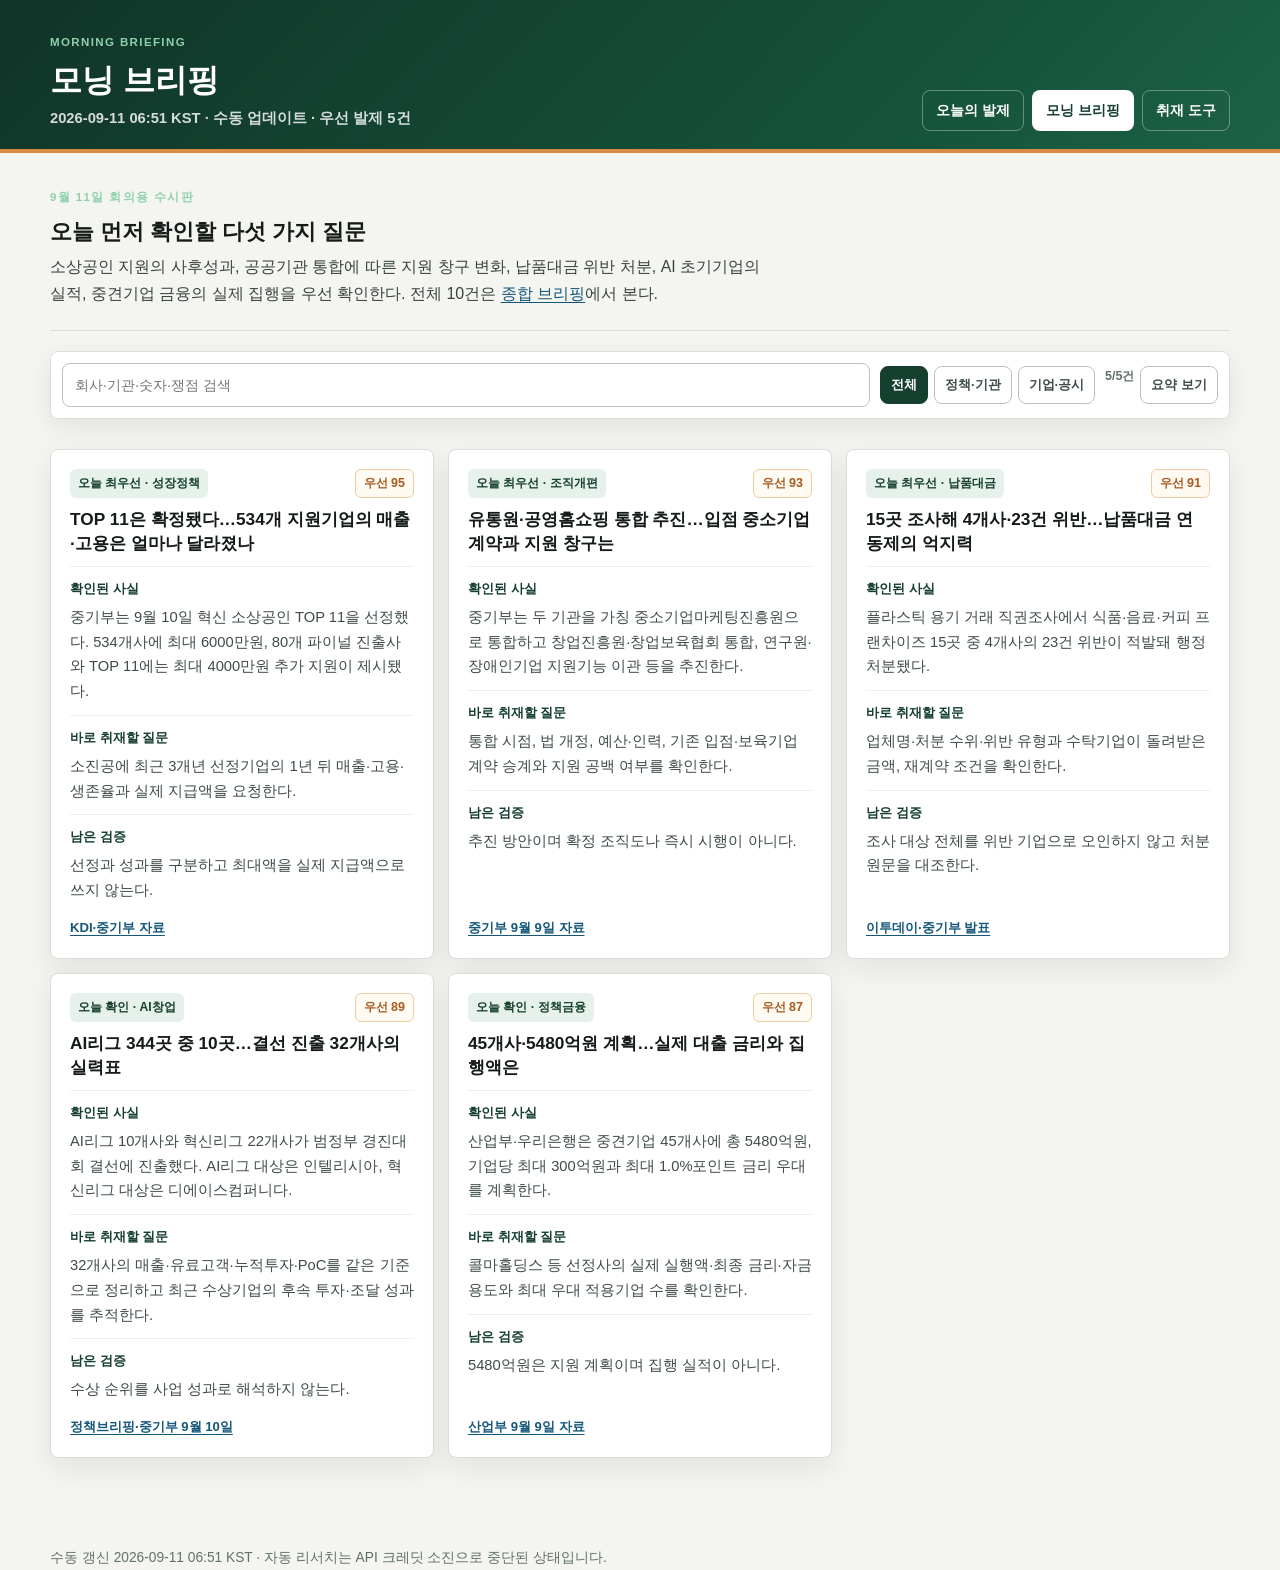
==== commit bd49ab36: "9월 11일 브리핑 수동 갱신" ====
--- a/morning/index.html
+++ b/morning/index.html
@@ -1,49 +1 @@
-<!doctype html>
-<html lang="ko">
-<head>
-  <meta charset="utf-8">
-  <meta name="viewport" content="width=device-width, initial-scale=1">
-  <meta name="description" content="아침 회의에서 바로 볼 수 있도록 압축한 중소기업 정책·공시 모닝 브리핑">
-  <title>모닝 브리핑</title>
-  <link rel="stylesheet" href="../assets/briefing.css?v=20260905-polish-v1">
-</head>
-<body class="briefing-page morning-page">
-  <header class="site-header">
-    <div class="page-shell">
-      <div>
-        <div class="eyebrow">Morning Briefing</div>
-        <h1>모닝 브리핑</h1>
-        <div class="meta-line">2026-09-07 10:50 KST · 수시 동기화 · 우선 발제 3건</div>
-      </div>
-      <nav class="workspace-nav" aria-label="브리핑 이동">
-        <a href="../">오늘의 발제</a>
-        <a class="active" aria-current="page" href="./">모닝 브리핑</a>
-        <a href="../toolbox/">취재 도구</a><a href="../#briefing-graph">작업 그래프</a>
-      </nav>
-    </div>
-  </header>
-
-<main class="page-shell"><section class="briefing-lead"><div><div class="eyebrow">회의용 수시판</div><h2>오늘 먼저 확인할 세 가지 질문</h2><p>커피정수기의 약정 총비용, 에스원 지분 제안에 대한 이사회별 판단, 중앙 인력계획과 지역 구인 직무의 연결 여부를 확인한다. 자세한 이전판 유지 발제 7건은 <a href="../">종합 브리핑</a>에서 이어 본다.</p></div></section><section class="section-block"><div class="card-grid"><article class="card pitch-card" data-kind="company">
-<div class="card-top"><span class="tag">신규 편성 · 렌탈</span><span class="priority">우선 88</span></div>
-<h3>코웨이의 커피 호환성 확대, 쿠쿠·청호와 경쟁할 기준은 총사용비용</h3><p class="dek">원문 2026-09-01 · 비교보도 2026-09-06</p>
-<div class="field"><b>확인된 사실</b><p>코웨이는 9월 1일 '카페 얼음정수기' 출시를 발표했다. 회사 자료는 네스프레소·돌체구스토 호환 캡슐, 분쇄원두용 컨테이너와 드립 추출 지원을 명시한다. 9월 6일 비교보도는 쿠쿠·청호나이스의 커피정수기와 경쟁 구도를 다뤘다.</p></div>
-<div class="field"><b>새 기사 각도</b><p>제품 기능 비교를 넘어, 동일 기간 렌탈료·커피 소모품·관리비를 합산하면 소비자의 선택이 달라지는지 검증한다.</p></div>
-<div class="field"><b>취재 대상·질문</b><ul class="check-list"><li>코웨이·쿠쿠·청호나이스: 약정기간과 관리주기를 맞춘 총납부액은 얼마인가.</li><li>세 업체 고객: 커피 추출부 세척시간과 고장 시 정수 기능 중단 여부는 어떻게 다른가.</li></ul></div>
-<div class="field"><b>남은 검증</b><p>경쟁사별 최신 모델, 캡슐 호환 범위와 약정 조건은 공식 설명서·견적으로 추가 대조한다. 판매량이나 점유율 우위는 확인하지 않았으며 성능 수치는 회사 주장과 실사용 결과를 구분한다.</p></div>
-<div class="sources"><a href="https://company.coway.com/newsroom/press/1017">코웨이 공식 발표</a><a href="https://m.segye.com/ampView/20260906501554">세계일보 비교보도</a></div></article>
-<article class="card pitch-card" data-kind="company">
-<div class="card-top"><span class="tag">신규 편성 · 지배구조 후속</span><span class="priority">우선 85</span></div>
-<h3>에스원 지분 매입 제안, 삼성 제조·금융 5개사 이사회의 판단은 같을까</h3><p class="dek">원문 2026-08-27 KST · 9월 회신기한 후속</p>
-<div class="field"><b>확인된 사실</b><p>FCP는 삼성SDI·삼성생명·삼성화재·삼성증권·삼성카드가 보유한 에스원 지분 20.6%를 총 9066억원, 주당 11만6000원에 사겠다고 발표하고 9월 23일까지 회신을 요청했다. 이는 FCP의 매입 제안이며 체결된 거래가 아니다.</p></div>
-<div class="field"><b>새 기사 각도</b><p>제조업 계열사와 금융 계열사가 같은 보유자산의 매각 여부를 어떤 기준으로 판단하는지 각 이사회의 검토 절차와 자금 활용 계획을 비교한다.</p></div>
-<div class="field"><b>취재 대상·질문</b><ul class="check-list"><li>5개 계열사: 제안 접수·이사회 상정 여부와 가치평가 기준을 각각 공개할 수 있는가.</li><li>FCP: 자금조달 증빙, 거래 선행조건과 일부 계열사만 수락할 경우의 방침은 무엇인가.</li></ul></div>
-<div class="field"><b>남은 검증</b><p>회신이나 매각 수락 여부는 미확인이다. 프리미엄은 발표 당시 비교치로만 읽어야 한다. 에스원·각 계열사 입장과 후속 공시를 추가 확인한다.</p></div>
-<div class="sources"><a href="https://www.businesswire.com/news/home/20260826258105/en/Flashlight-Capital-Offers-to-Buy-Samsung-Groups-Entire-20.6-Stake-in-S-1">FCP 발표 · Business Wire</a></div></article>
-<article class="card pitch-card" data-kind="gov">
-<div class="card-top"><span class="tag">오늘 추가 사실 · 인력정책 후속</span><span class="priority">우선 84</span></div>
-<h3>중기부 인력계획과 진천 67개사 채용현장, 교육과 일자리는 연결되나</h3><p class="dek">정책 2026-09-04 · 지역 발표 2026-09-07</p>
-<div class="field"><b>확인된 사실</b><p>중기부는 9월 4일 '제5차 중소기업 인력지원 기본계획'을 발표하며 AI 특화 계약학과를 올해 10개에서 2030년 30개로 확대할 계획을 밝혔다. 충북중기청은 9월 7일 진천 취업박람회를 9월 17일 개최하며 기업 67개사가 참여할 예정이라고 안내했다.</p></div>
-<div class="field"><b>새 기사 각도</b><p>중앙의 인력 양성 계획과 지역 채용 수요를 직무·임금·근속 조건으로 연결한다. 박람회 참여기업 수를 채용 성과로 읽지 않는다.</p></div>
-<div class="field"><b>취재 대상·질문</b><ul class="check-list"><li>충북중기청·진천군: 67개사의 실제 모집인원, 직무와 임금 구간을 제공할 수 있는가.</li><li>중기부·참여기업: 계약학과 교육과정과 현장 구인 직무를 연결하는 체계 및 입사 후 3·6개월 유지율이 있는가.</li></ul></div>
-<div class="field"><b>남은 검증</b><p>두 사업의 공식 연계 여부는 아직 확인하지 않았다. 박람회는 개최 전으로 채용·취업 성과가 없다. AI 채용 컨설팅과 제조 AI 직무교육은 서로 다른 활동이다.</p></div>
-<div class="sources"><a href="https://www.korea.kr/news/policyNewsView.do?newsId=148971274">중기부 인력계획</a><a href="https://www.mss.go.kr/site/chungbuk/ex/bbs/View.do?bcIdx=1070998&amp;cbIdx=180">충북중기청 9월 7일 발표</a></div></article></div></section></main><footer class="page-shell">수동 갱신 2026-09-07 10:50 KST · 다음 정기 실행 예정 2026-09-07 14:07 KST · 자동 갱신 실패로 다음 게시 시각 미확정.</footer><script src="../assets/briefing.js?v=20260905-polish-v1" defer></script></body></html>
+<!doctype html><html lang="ko"><head><meta charset="utf-8"><meta name="viewport" content="width=device-width,initial-scale=1"><meta name="description" content="아침 회의에서 바로 볼 수 있도록 압축한 중소기업 정책·공시 모닝 브리핑"><title>모닝 브리핑</title><link rel="stylesheet" href="../assets/briefing.css?v=20260911-0651"></head><body class="briefing-page morning-page"><header class="site-header"><div class="page-shell"><div><div class="eyebrow">Morning Briefing</div><h1>모닝 브리핑</h1><div class="meta-line">2026-09-11 06:51 KST · 수동 업데이트 · 우선 발제 5건</div></div><nav class="workspace-nav" aria-label="브리핑 이동"><a href="../">오늘의 발제</a><a class="active" aria-current="page" href="./">모닝 브리핑</a><a href="../toolbox/">취재 도구</a><a href="../#briefing-graph">작업 그래프</a></nav></div></header><main class="page-shell"><section class="briefing-lead"><div><div class="eyebrow">9월 11일 회의용 수시판</div><h2>오늘 먼저 확인할 다섯 가지 질문</h2><p>소상공인 지원의 사후성과, 공공기관 통합에 따른 지원 창구 변화, 납품대금 위반 처분, AI 초기기업의 실적, 중견기업 금융의 실제 집행을 우선 확인한다. 전체 10건은 <a href="../">종합 브리핑</a>에서 본다.</p></div></section><section class="section-block"><div class="card-grid"><article class="card pitch-card"><div class="card-top"><span class="tag">오늘 최우선 · 성장정책</span><span class="priority">우선 95</span></div><h3>TOP 11은 확정됐다…534개 지원기업의 매출·고용은 얼마나 달라졌나</h3><div class="field"><b>확인된 사실</b><p>중기부는 9월 10일 혁신 소상공인 TOP 11을 선정했다. 534개사에 최대 6000만원, 80개 파이널 진출사와 TOP 11에는 최대 4000만원 추가 지원이 제시됐다.</p></div><div class="field"><b>바로 취재할 질문</b><p>소진공에 최근 3개년 선정기업의 1년 뒤 매출·고용·생존율과 실제 지급액을 요청한다.</p></div><div class="field"><b>남은 검증</b><p>선정과 성과를 구분하고 최대액을 실제 지급액으로 쓰지 않는다.</p></div><div class="sources"><a href="https://eiec.kdi.re.kr/policy/materialView.do?code=D0300&amp;depth1=D0000&amp;device=mob&amp;num=286675&amp;type=J" target="_blank" rel="noopener">KDI·중기부 자료</a></div></article><article class="card pitch-card"><div class="card-top"><span class="tag">오늘 최우선 · 조직개편</span><span class="priority">우선 93</span></div><h3>유통원·공영홈쇼핑 통합 추진…입점 중소기업 계약과 지원 창구는</h3><div class="field"><b>확인된 사실</b><p>중기부는 두 기관을 가칭 중소기업마케팅진흥원으로 통합하고 창업진흥원·창업보육협회 통합, 연구원·장애인기업 지원기능 이관 등을 추진한다.</p></div><div class="field"><b>바로 취재할 질문</b><p>통합 시점, 법 개정, 예산·인력, 기존 입점·보육기업 계약 승계와 지원 공백 여부를 확인한다.</p></div><div class="field"><b>남은 검증</b><p>추진 방안이며 확정 조직도나 즉시 시행이 아니다.</p></div><div class="sources"><a href="https://www.mss.go.kr/site/chungbuk/ex/bbs/View.do?bcIdx=1071053&amp;cbIdx=180" target="_blank" rel="noopener">중기부 9월 9일 자료</a></div></article><article class="card pitch-card"><div class="card-top"><span class="tag">오늘 최우선 · 납품대금</span><span class="priority">우선 91</span></div><h3>15곳 조사해 4개사·23건 위반…납품대금 연동제의 억지력</h3><div class="field"><b>확인된 사실</b><p>플라스틱 용기 거래 직권조사에서 식품·음료·커피 프랜차이즈 15곳 중 4개사의 23건 위반이 적발돼 행정처분됐다.</p></div><div class="field"><b>바로 취재할 질문</b><p>업체명·처분 수위·위반 유형과 수탁기업이 돌려받은 금액, 재계약 조건을 확인한다.</p></div><div class="field"><b>남은 검증</b><p>조사 대상 전체를 위반 기업으로 오인하지 않고 처분 원문을 대조한다.</p></div><div class="sources"><a href="https://www.etoday.co.kr/news/view/2623445" target="_blank" rel="noopener">이투데이·중기부 발표</a></div></article><article class="card pitch-card"><div class="card-top"><span class="tag">오늘 확인 · AI창업</span><span class="priority">우선 89</span></div><h3>AI리그 344곳 중 10곳…결선 진출 32개사의 실력표</h3><div class="field"><b>확인된 사실</b><p>AI리그 10개사와 혁신리그 22개사가 범정부 경진대회 결선에 진출했다. AI리그 대상은 인텔리시아, 혁신리그 대상은 디에이스컴퍼니다.</p></div><div class="field"><b>바로 취재할 질문</b><p>32개사의 매출·유료고객·누적투자·PoC를 같은 기준으로 정리하고 최근 수상기업의 후속 투자·조달 성과를 추적한다.</p></div><div class="field"><b>남은 검증</b><p>수상 순위를 사업 성과로 해석하지 않는다.</p></div><div class="sources"><a href="https://www.korea.kr/briefing/pressReleaseView.do?newsId=156780970&amp;pWise=sub&amp;pWiseSub=C2" target="_blank" rel="noopener">정책브리핑·중기부 9월 10일</a></div></article><article class="card pitch-card"><div class="card-top"><span class="tag">오늘 확인 · 정책금융</span><span class="priority">우선 87</span></div><h3>45개사·5480억원 계획…실제 대출 금리와 집행액은</h3><div class="field"><b>확인된 사실</b><p>산업부·우리은행은 중견기업 45개사에 총 5480억원, 기업당 최대 300억원과 최대 1.0%포인트 금리 우대를 계획한다.</p></div><div class="field"><b>바로 취재할 질문</b><p>콜마홀딩스 등 선정사의 실제 실행액·최종 금리·자금 용도와 최대 우대 적용기업 수를 확인한다.</p></div><div class="field"><b>남은 검증</b><p>5480억원은 지원 계획이며 집행 실적이 아니다.</p></div><div class="sources"><a href="https://admin.korea.kr/briefing/pressReleaseView.do?gubun=pressRelease&amp;newsId=156780796&amp;pageIndex=1&amp;repCode=A00036" target="_blank" rel="noopener">산업부 9월 9일 자료</a></div></article></div></section></main><footer class="page-shell">수동 갱신 2026-09-11 06:51 KST · 자동 리서치는 API 크레딧 소진으로 중단된 상태입니다.</footer><script src="../assets/briefing.js?v=20260911-0651" defer></script></body></html>
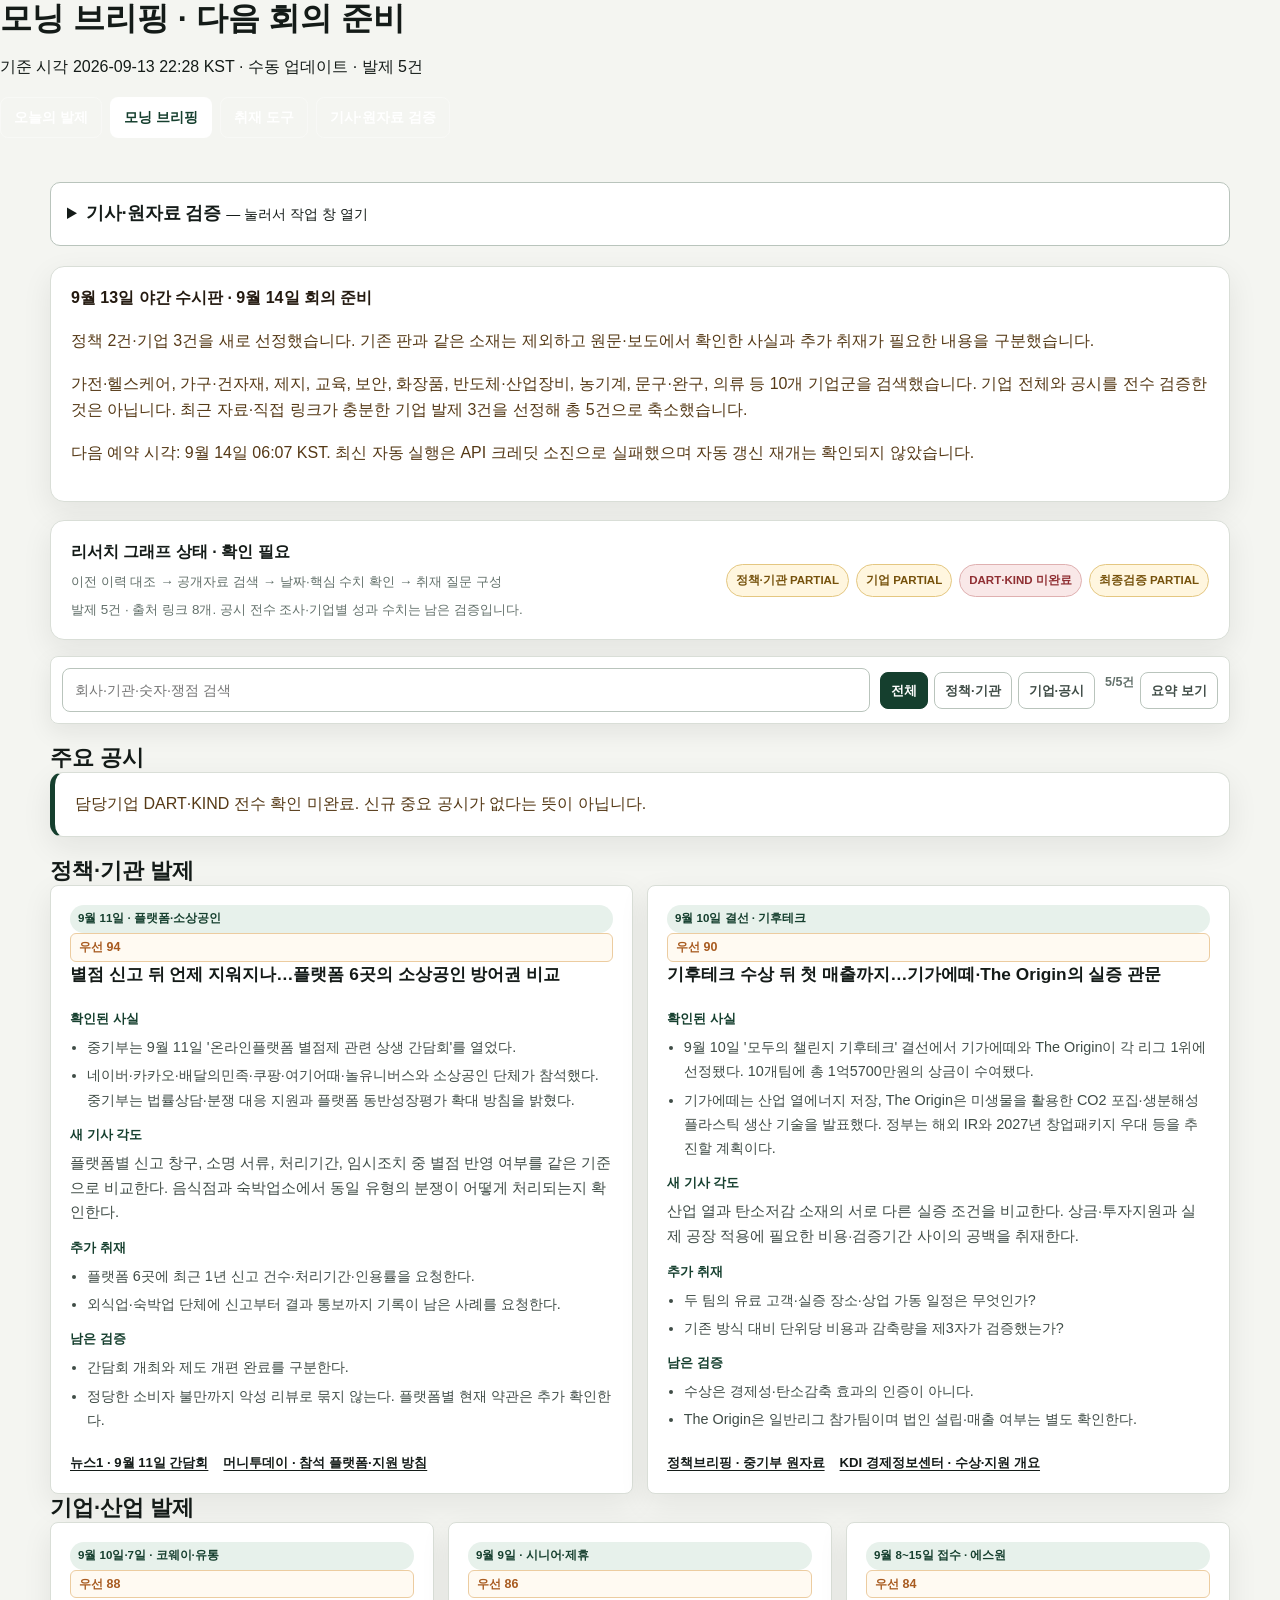
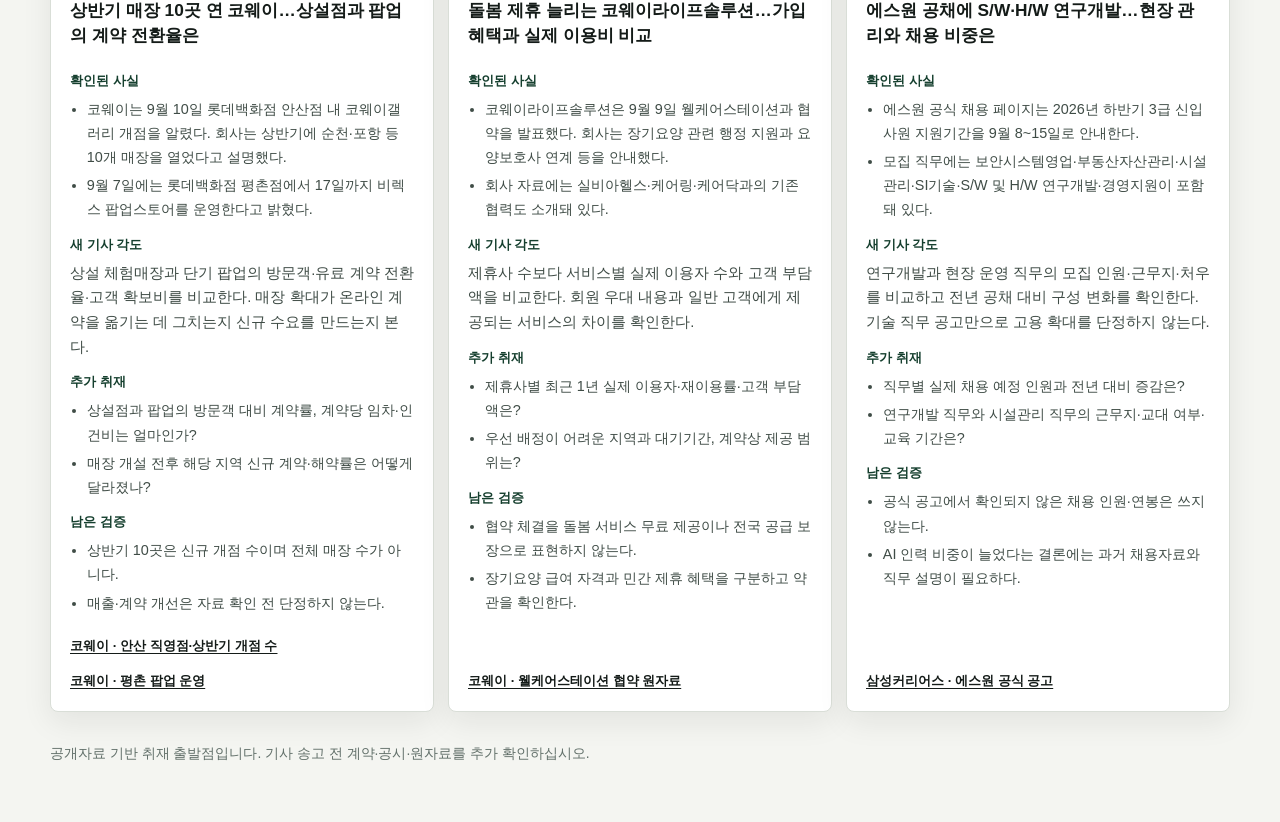
==== commit e6011d7c: "9월 13일 야간 브리핑 갱신: 신규 발제 5건 및 화면·데이터 동기화" ====
--- a/morning/index.html
+++ b/morning/index.html
@@ -1 +1 @@
-<!doctype html><html lang="ko"><head><meta charset="utf-8"><meta name="viewport" content="width=device-width,initial-scale=1"><meta name="description" content="아침 회의에서 바로 볼 수 있도록 압축한 중소기업 정책·공시 모닝 브리핑"><title>모닝 브리핑</title><link rel="stylesheet" href="../assets/briefing.css?v=20260911-0651"></head><body class="briefing-page morning-page"><header class="site-header"><div class="page-shell"><div><div class="eyebrow">Morning Briefing</div><h1>모닝 브리핑</h1><div class="meta-line">2026-09-11 06:51 KST · 수동 업데이트 · 우선 발제 5건</div></div><nav class="workspace-nav" aria-label="브리핑 이동"><a href="../">오늘의 발제</a><a class="active" aria-current="page" href="./">모닝 브리핑</a><a href="../toolbox/">취재 도구</a><a href="../#briefing-graph">작업 그래프</a></nav></div></header><main class="page-shell"><section class="briefing-lead"><div><div class="eyebrow">9월 11일 회의용 수시판</div><h2>오늘 먼저 확인할 다섯 가지 질문</h2><p>소상공인 지원의 사후성과, 공공기관 통합에 따른 지원 창구 변화, 납품대금 위반 처분, AI 초기기업의 실적, 중견기업 금융의 실제 집행을 우선 확인한다. 전체 10건은 <a href="../">종합 브리핑</a>에서 본다.</p></div></section><section class="section-block"><div class="card-grid"><article class="card pitch-card"><div class="card-top"><span class="tag">오늘 최우선 · 성장정책</span><span class="priority">우선 95</span></div><h3>TOP 11은 확정됐다…534개 지원기업의 매출·고용은 얼마나 달라졌나</h3><div class="field"><b>확인된 사실</b><p>중기부는 9월 10일 혁신 소상공인 TOP 11을 선정했다. 534개사에 최대 6000만원, 80개 파이널 진출사와 TOP 11에는 최대 4000만원 추가 지원이 제시됐다.</p></div><div class="field"><b>바로 취재할 질문</b><p>소진공에 최근 3개년 선정기업의 1년 뒤 매출·고용·생존율과 실제 지급액을 요청한다.</p></div><div class="field"><b>남은 검증</b><p>선정과 성과를 구분하고 최대액을 실제 지급액으로 쓰지 않는다.</p></div><div class="sources"><a href="https://eiec.kdi.re.kr/policy/materialView.do?code=D0300&amp;depth1=D0000&amp;device=mob&amp;num=286675&amp;type=J" target="_blank" rel="noopener">KDI·중기부 자료</a></div></article><article class="card pitch-card"><div class="card-top"><span class="tag">오늘 최우선 · 조직개편</span><span class="priority">우선 93</span></div><h3>유통원·공영홈쇼핑 통합 추진…입점 중소기업 계약과 지원 창구는</h3><div class="field"><b>확인된 사실</b><p>중기부는 두 기관을 가칭 중소기업마케팅진흥원으로 통합하고 창업진흥원·창업보육협회 통합, 연구원·장애인기업 지원기능 이관 등을 추진한다.</p></div><div class="field"><b>바로 취재할 질문</b><p>통합 시점, 법 개정, 예산·인력, 기존 입점·보육기업 계약 승계와 지원 공백 여부를 확인한다.</p></div><div class="field"><b>남은 검증</b><p>추진 방안이며 확정 조직도나 즉시 시행이 아니다.</p></div><div class="sources"><a href="https://www.mss.go.kr/site/chungbuk/ex/bbs/View.do?bcIdx=1071053&amp;cbIdx=180" target="_blank" rel="noopener">중기부 9월 9일 자료</a></div></article><article class="card pitch-card"><div class="card-top"><span class="tag">오늘 최우선 · 납품대금</span><span class="priority">우선 91</span></div><h3>15곳 조사해 4개사·23건 위반…납품대금 연동제의 억지력</h3><div class="field"><b>확인된 사실</b><p>플라스틱 용기 거래 직권조사에서 식품·음료·커피 프랜차이즈 15곳 중 4개사의 23건 위반이 적발돼 행정처분됐다.</p></div><div class="field"><b>바로 취재할 질문</b><p>업체명·처분 수위·위반 유형과 수탁기업이 돌려받은 금액, 재계약 조건을 확인한다.</p></div><div class="field"><b>남은 검증</b><p>조사 대상 전체를 위반 기업으로 오인하지 않고 처분 원문을 대조한다.</p></div><div class="sources"><a href="https://www.etoday.co.kr/news/view/2623445" target="_blank" rel="noopener">이투데이·중기부 발표</a></div></article><article class="card pitch-card"><div class="card-top"><span class="tag">오늘 확인 · AI창업</span><span class="priority">우선 89</span></div><h3>AI리그 344곳 중 10곳…결선 진출 32개사의 실력표</h3><div class="field"><b>확인된 사실</b><p>AI리그 10개사와 혁신리그 22개사가 범정부 경진대회 결선에 진출했다. AI리그 대상은 인텔리시아, 혁신리그 대상은 디에이스컴퍼니다.</p></div><div class="field"><b>바로 취재할 질문</b><p>32개사의 매출·유료고객·누적투자·PoC를 같은 기준으로 정리하고 최근 수상기업의 후속 투자·조달 성과를 추적한다.</p></div><div class="field"><b>남은 검증</b><p>수상 순위를 사업 성과로 해석하지 않는다.</p></div><div class="sources"><a href="https://www.korea.kr/briefing/pressReleaseView.do?newsId=156780970&amp;pWise=sub&amp;pWiseSub=C2" target="_blank" rel="noopener">정책브리핑·중기부 9월 10일</a></div></article><article class="card pitch-card"><div class="card-top"><span class="tag">오늘 확인 · 정책금융</span><span class="priority">우선 87</span></div><h3>45개사·5480억원 계획…실제 대출 금리와 집행액은</h3><div class="field"><b>확인된 사실</b><p>산업부·우리은행은 중견기업 45개사에 총 5480억원, 기업당 최대 300억원과 최대 1.0%포인트 금리 우대를 계획한다.</p></div><div class="field"><b>바로 취재할 질문</b><p>콜마홀딩스 등 선정사의 실제 실행액·최종 금리·자금 용도와 최대 우대 적용기업 수를 확인한다.</p></div><div class="field"><b>남은 검증</b><p>5480억원은 지원 계획이며 집행 실적이 아니다.</p></div><div class="sources"><a href="https://admin.korea.kr/briefing/pressReleaseView.do?gubun=pressRelease&amp;newsId=156780796&amp;pageIndex=1&amp;repCode=A00036" target="_blank" rel="noopener">산업부 9월 9일 자료</a></div></article></div></section></main><footer class="page-shell">수동 갱신 2026-09-11 06:51 KST · 자동 리서치는 API 크레딧 소진으로 중단된 상태입니다.</footer><script src="../assets/briefing.js?v=20260911-0651" defer></script></body></html>+<!doctype html><html lang="ko"><head><meta charset="utf-8"><meta name="viewport" content="width=device-width,initial-scale=1"><title>모닝 브리핑</title><link rel="stylesheet" href="../assets/briefing.css"><link rel="stylesheet" href="../assets/graph.css"></head><body><header><div class="wrap"><h1>모닝 브리핑 · 다음 회의 준비</h1><p>기준 시각 2026-09-13 22:28 KST · 수동 업데이트 · 발제 5건</p><div class="nav"></div></div></header><main class="wrap"><div class="summary"><b>9월 13일 야간 수시판 · 9월 14일 회의 준비</b><p>정책 2건·기업 3건을 새로 선정했습니다. 기존 판과 같은 소재는 제외하고 원문·보도에서 확인한 사실과 추가 취재가 필요한 내용을 구분했습니다.</p><p>가전·헬스케어, 가구·건자재, 제지, 교육, 보안, 화장품, 반도체·산업장비, 농기계, 문구·완구, 의류 등 10개 기업군을 검색했습니다. 기업 전체와 공시를 전수 검증한 것은 아닙니다. 최근 자료·직접 링크가 충분한 기업 발제 3건을 선정해 총 5건으로 축소했습니다.</p><p>다음 예약 시각: 9월 14일 06:07 KST. 최신 자동 실행은 API 크레딧 소진으로 실패했으며 자동 갱신 재개는 확인되지 않았습니다.</p></div><section id="briefing-graph" class="graph-status"><div><b>리서치 그래프 상태 · 확인 필요</b><p>이전 이력 대조 → 공개자료 검색 → 날짜·핵심 수치 확인 → 취재 질문 구성</p><p>발제 <span data-graph-value="cards">5</span>건 · 출처 링크 <span data-graph-value="sources">8</span>개. 공시 전수 조사·기업별 성과 수치는 남은 검증입니다.</p></div><div class="graph-chips"><span class="graph-chip partial">정책·기관 PARTIAL</span><span class="graph-chip partial">기업 PARTIAL</span><span class="graph-chip missing">DART·KIND 미완료</span><span class="graph-chip partial">최종검증 PARTIAL</span></div></section><h2 class="section-title">주요 공시</h2><div class="notice">담당기업 DART·KIND 전수 확인 미완료. 신규 중요 공시가 없다는 뜻이 아닙니다.</div><h2 class="section-title">정책·기관 발제</h2><div class="grid"><article class="card" data-score="94"><span class="tag">9월 11일 · 플랫폼·소상공인</span><span class="score">우선 94</span><h3>별점 신고 뒤 언제 지워지나…플랫폼 6곳의 소상공인 방어권 비교</h3><div class="label">확인된 사실</div><ul><li>중기부는 9월 11일 '온라인플랫폼 별점제 관련 상생 간담회'를 열었다.</li><li>네이버·카카오·배달의민족·쿠팡·여기어때·놀유니버스와 소상공인 단체가 참석했다. 중기부는 법률상담·분쟁 대응 지원과 플랫폼 동반성장평가 확대 방침을 밝혔다.</li></ul><div class="label">새 기사 각도</div><p>플랫폼별 신고 창구, 소명 서류, 처리기간, 임시조치 중 별점 반영 여부를 같은 기준으로 비교한다. 음식점과 숙박업소에서 동일 유형의 분쟁이 어떻게 처리되는지 확인한다.</p><div class="label">추가 취재</div><ul><li>플랫폼 6곳에 최근 1년 신고 건수·처리기간·인용률을 요청한다.</li><li>외식업·숙박업 단체에 신고부터 결과 통보까지 기록이 남은 사례를 요청한다.</li></ul><div class="label">남은 검증</div><ul><li>간담회 개최와 제도 개편 완료를 구분한다.</li><li>정당한 소비자 불만까지 악성 리뷰로 묶지 않는다. 플랫폼별 현재 약관은 추가 확인한다.</li></ul><div class="sources"><a href="https://www.news1.kr/industry/sb-founded/6287828" target="_blank" rel="noopener">뉴스1 · 9월 11일 간담회</a> <a href="https://www.mt.co.kr/economy/2026/09/11/2026091110182610736" target="_blank" rel="noopener">머니투데이 · 참석 플랫폼·지원 방침</a></div></article><article class="card" data-score="90"><span class="tag">9월 10일 결선 · 기후테크</span><span class="score">우선 90</span><h3>기후테크 수상 뒤 첫 매출까지…기가에떼·The Origin의 실증 관문</h3><div class="label">확인된 사실</div><ul><li>9월 10일 '모두의 챌린지 기후테크' 결선에서 기가에떼와 The Origin이 각 리그 1위에 선정됐다. 10개팀에 총 1억5700만원의 상금이 수여됐다.</li><li>기가에떼는 산업 열에너지 저장, The Origin은 미생물을 활용한 CO2 포집·생분해성 플라스틱 생산 기술을 발표했다. 정부는 해외 IR와 2027년 창업패키지 우대 등을 추진할 계획이다.</li></ul><div class="label">새 기사 각도</div><p>산업 열과 탄소저감 소재의 서로 다른 실증 조건을 비교한다. 상금·투자지원과 실제 공장 적용에 필요한 비용·검증기간 사이의 공백을 취재한다.</p><div class="label">추가 취재</div><ul><li>두 팀의 유료 고객·실증 장소·상업 가동 일정은 무엇인가?</li><li>기존 방식 대비 단위당 비용과 감축량을 제3자가 검증했는가?</li></ul><div class="label">남은 검증</div><ul><li>수상은 경제성·탄소감축 효과의 인증이 아니다.</li><li>The Origin은 일반리그 참가팀이며 법인 설립·매출 여부는 별도 확인한다.</li></ul><div class="sources"><a href="https://www.korea.kr/briefing/pressReleaseView.do?newsId=156781132" target="_blank" rel="noopener">정책브리핑 · 중기부 원자료</a> <a href="https://eiec.kdi.re.kr/policy/materialView.do?num=286665" target="_blank" rel="noopener">KDI 경제정보센터 · 수상·지원 개요</a></div></article></div><h2 class="section-title">기업·산업 발제</h2><div class="grid"><article class="card" data-score="88"><span class="tag">9월 10일·7일 · 코웨이·유통</span><span class="score">우선 88</span><h3>상반기 매장 10곳 연 코웨이…상설점과 팝업의 계약 전환율은</h3><div class="label">확인된 사실</div><ul><li>코웨이는 9월 10일 롯데백화점 안산점 내 코웨이갤러리 개점을 알렸다. 회사는 상반기에 순천·포항 등 10개 매장을 열었다고 설명했다.</li><li>9월 7일에는 롯데백화점 평촌점에서 17일까지 비렉스 팝업스토어를 운영한다고 밝혔다.</li></ul><div class="label">새 기사 각도</div><p>상설 체험매장과 단기 팝업의 방문객·유료 계약 전환율·고객 확보비를 비교한다. 매장 확대가 온라인 계약을 옮기는 데 그치는지 신규 수요를 만드는지 본다.</p><div class="label">추가 취재</div><ul><li>상설점과 팝업의 방문객 대비 계약률, 계약당 임차·인건비는 얼마인가?</li><li>매장 개설 전후 해당 지역 신규 계약·해약률은 어떻게 달라졌나?</li></ul><div class="label">남은 검증</div><ul><li>상반기 10곳은 신규 개점 수이며 전체 매장 수가 아니다.</li><li>매출·계약 개선은 자료 확인 전 단정하지 않는다.</li></ul><div class="sources"><a href="https://company.coway.com/newsroom/press/1023" target="_blank" rel="noopener">코웨이 · 안산 직영점·상반기 개점 수</a> <a href="https://company.coway.com/newsroom/press/1020" target="_blank" rel="noopener">코웨이 · 평촌 팝업 운영</a></div></article><article class="card" data-score="86"><span class="tag">9월 9일 · 시니어·제휴</span><span class="score">우선 86</span><h3>돌봄 제휴 늘리는 코웨이라이프솔루션…가입 혜택과 실제 이용비 비교</h3><div class="label">확인된 사실</div><ul><li>코웨이라이프솔루션은 9월 9일 웰케어스테이션과 협약을 발표했다. 회사는 장기요양 관련 행정 지원과 요양보호사 연계 등을 안내했다.</li><li>회사 자료에는 실비아헬스·케어링·케어닥과의 기존 협력도 소개돼 있다.</li></ul><div class="label">새 기사 각도</div><p>제휴사 수보다 서비스별 실제 이용자 수와 고객 부담액을 비교한다. 회원 우대 내용과 일반 고객에게 제공되는 서비스의 차이를 확인한다.</p><div class="label">추가 취재</div><ul><li>제휴사별 최근 1년 실제 이용자·재이용률·고객 부담액은?</li><li>우선 배정이 어려운 지역과 대기기간, 계약상 제공 범위는?</li></ul><div class="label">남은 검증</div><ul><li>협약 체결을 돌봄 서비스 무료 제공이나 전국 공급 보장으로 표현하지 않는다.</li><li>장기요양 급여 자격과 민간 제휴 혜택을 구분하고 약관을 확인한다.</li></ul><div class="sources"><a href="https://company.coway.com/newsroom/press/1022" target="_blank" rel="noopener">코웨이 · 웰케어스테이션 협약 원자료</a></div></article><article class="card" data-score="84"><span class="tag">9월 8~15일 접수 · 에스원</span><span class="score">우선 84</span><h3>에스원 공채에 S/W·H/W 연구개발…현장 관리와 채용 비중은</h3><div class="label">확인된 사실</div><ul><li>에스원 공식 채용 페이지는 2026년 하반기 3급 신입사원 지원기간을 9월 8~15일로 안내한다.</li><li>모집 직무에는 보안시스템영업·부동산자산관리·시설관리·SI기술·S/W 및 H/W 연구개발·경영지원이 포함돼 있다.</li></ul><div class="label">새 기사 각도</div><p>연구개발과 현장 운영 직무의 모집 인원·근무지·처우를 비교하고 전년 공채 대비 구성 변화를 확인한다. 기술 직무 공고만으로 고용 확대를 단정하지 않는다.</p><div class="label">추가 취재</div><ul><li>직무별 실제 채용 예정 인원과 전년 대비 증감은?</li><li>연구개발 직무와 시설관리 직무의 근무지·교대 여부·교육 기간은?</li></ul><div class="label">남은 검증</div><ul><li>공식 공고에서 확인되지 않은 채용 인원·연봉은 쓰지 않는다.</li><li>AI 인력 비중이 늘었다는 결론에는 과거 채용자료와 직무 설명이 필요하다.</li></ul><div class="sources"><a href="https://www.samsungcareers.com/subsid/detail/E80" target="_blank" rel="noopener">삼성커리어스 · 에스원 공식 공고</a></div></article></div><footer>공개자료 기반 취재 출발점입니다. 기사 송고 전 계약·공시·원자료를 추가 확인하십시오.</footer></main><script src="../assets/briefing.js" defer></script><script src="../assets/graph.js" defer></script></body></html>
--- a/assets/graph.css
+++ b/assets/graph.css
@@ -0,0 +1 @@
+.graph-status{display:flex;justify-content:space-between;gap:18px;align-items:center;margin:0 0 16px;padding:18px 20px;border:1px solid var(--line);border-radius:14px;background:#fff;box-shadow:var(--shadow)}.graph-status p{margin:5px 0 0;color:var(--muted);font-size:.84rem}.graph-chips{display:flex;flex-wrap:wrap;gap:7px;justify-content:flex-end}.graph-chip{display:inline-flex;padding:6px 9px;border-radius:999px;border:1px solid #d4dbd5;background:#f4f6f4;color:#56635c;font-size:.72rem;font-weight:800}.graph-chip.pass{background:#e6f4ea;border-color:#a6d1b2;color:#176137}.graph-chip.partial{background:#fff6df;border-color:#e4c781;color:#75510b}.graph-chip.fail,.graph-chip.missing{background:#f9e8e8;border-color:#dfb0b0;color:#8f2e32}.graph-origin{margin-top:12px;padding-top:10px;border-top:1px dashed #dbe1dc;color:var(--muted);font-size:.72rem}.card-action.discard{background:#fff3f3;border-color:#e2b8b8;color:#9a3034}.card-action.status[data-state="폐기"]{background:#f8e5e5;color:#8d292e;border-color:#dba5a8}.summary{margin:0 0 18px;padding:18px 20px;border:1px solid var(--line);border-radius:14px;background:#fff;box-shadow:var(--shadow)}.notice{margin:0 0 20px;padding:18px 20px;border:1px solid var(--line);border-left:5px solid var(--green);border-radius:13px;background:#fff;box-shadow:var(--shadow)}.label{margin-top:12px;font-weight:800;color:var(--green)}.sources a{display:inline-block;margin:6px 8px 0 0;color:var(--navy)}.score{float:right;color:var(--amber);font-weight:800}.tag{display:inline-flex;padding:4px 8px;border-radius:999px;background:var(--green-soft);color:var(--green);font-size:.72rem;font-weight:800}@media(max-width:760px){.graph-status{align-items:flex-start;flex-direction:column}.graph-chips{justify-content:flex-start}}
